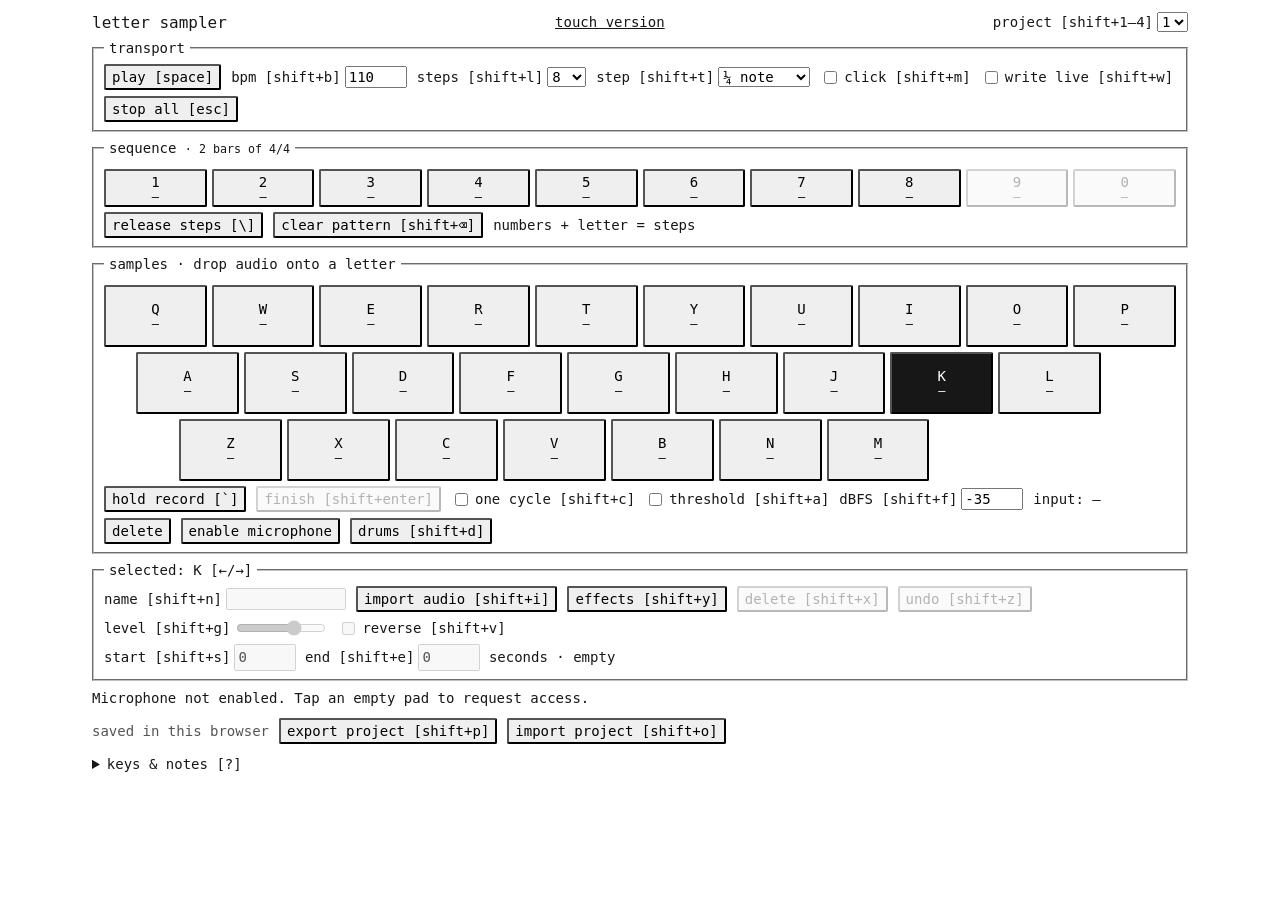
==== index.html @ 3b98f7be "another new mobile v" ====
<!doctype html>
<html lang="en">
<head>
<meta charset="utf-8"><meta name="viewport" content="width=device-width,initial-scale=1,viewport-fit=cover">
<meta name="theme-color" content="#ffffff"><meta name="apple-mobile-web-app-capable" content="yes"><meta name="apple-mobile-web-app-title" content="letter sampler">
<title>letter sampler</title>
<link id="desktopStyle" rel="stylesheet" href="desktop.css">
<link id="touchStyle" rel="stylesheet" href="mobile.css" disabled>
</head>
<body>
<template id="desktopLayout">
<header><h1>letter sampler</h1><a href="?touch=1">touch version</a><label>project [shift+1–4] <select id="project" aria-label="Project"><option value="0">1</option><option value="1">2</option><option value="2">3</option><option value="3">4</option></select></label></header>
<main id="instrument">
<fieldset id="transport"><legend>transport</legend><div class="line"><button id="play">play [space]</button><label>bpm [shift+b] <input id="bpm" type="number" min="30" max="300" value="110"></label><label>steps [shift+l] <select id="length"></select></label><label>step [shift+t] <select id="division"><option value="1">¼ note</option><option value="0.5">⅛ note</option><option value="0.25">¹⁄₁₆ note</option></select></label><label><input id="metro" type="checkbox">click [shift+m]</label><label><input id="overdub" type="checkbox">write live [shift+w]</label><button id="panic">stop all [esc]</button></div></fieldset>
<fieldset id="sequence"><legend>sequence <small id="meter"></small></legend><div id="steps" class="row"></div><div class="line"><button id="clearSelection">release steps [\]</button><button id="clearPattern">clear pattern [shift+⌫]</button><span class="hint">numbers + letter = steps</span></div></fieldset>
<fieldset id="samples"><legend>samples <small class="hint">· drop audio onto a letter</small></legend><div id="keyboard"></div><div class="line"><button id="record" aria-pressed="false">hold record [`]</button><button id="stopRecord" disabled>finish [shift+enter]</button><label><input id="cycle" type="checkbox">one cycle [shift+c]</label><label><input id="thresholdOn" type="checkbox">threshold [shift+a]</label><label>dBFS [shift+f] <input id="thresholdDb" type="number" min="-80" max="0" step="1" value="-35"></label><span id="inputLevel" class="hint" aria-live="off">input: —</span><button id="deleteMode" aria-pressed="false">delete</button><button id="micCheck">enable microphone</button><button id="demo">drums [shift+d]</button></div></fieldset>
<fieldset id="editor"><legend id="selected">selected: K [←/→]</legend><div class="line"><label>name [shift+n] <input id="sampleName" maxlength="20"></label><button id="import">import audio [shift+i]</button><input id="file" type="file" accept="audio/*" hidden><button id="fxOpen">effects [shift+y]</button><button id="erase">delete [shift+x]</button><button id="undo" disabled>undo [shift+z]</button><label>level [shift+g] <input id="gain" type="range" min="0" max="1.5" step="0.01" value="1"></label><label><input id="reverse" type="checkbox">reverse [shift+v]</label></div><p><label>start [shift+s] <input id="start" type="number" min="0" step="0.01" value="0"></label> <label>end [shift+e] <input id="end" type="number" min="0" step="0.01" value="0"></label> seconds · <span id="size">empty</span></p></fieldset>
</main>
<p id="status" role="status">Tap an empty pad to record. Tap a recorded pad to play.</p>

<footer class="line"><span id="saved">opening local storage…</span><button id="export">export project [shift+p]</button><button id="restore">import project [shift+o]</button><input id="backup" type="file" accept=".json,application/json" hidden></footer>
<details id="help"><summary id="helpToggle">keys & notes [?]</summary><p>Every control shows its shortcut in brackets. Shift + letter runs a command; plain letters play samples. ← / → selects a sample without playing it. Field shortcuts focus the value: type or use arrow keys, then Enter to return to playing. Shortcuts pause while editing a field; Esc always stops all audio and leaves the field. Tab moves between controls and Enter activates a focused button. Press ? to open or close these notes. Hold numbers + letter to write steps; press \ to release mouse-selected steps. Shift + Backspace clears the pattern.</p><p>Drop one audio file onto any letter to load or replace its sample. The target key highlights before you drop. Files stay in this browser; imports keep the first 12 seconds. You can also select a letter and use “import audio”.</p><p><kbd>A–Z</kbd> play · <kbd>`</kbd> + letter record while held (12 seconds max) · <kbd>Backspace</kbd> / <kbd>Delete</kbd> + letter erase · <kbd>1–0</kbd> + letter toggle steps · <kbd>Space</kbd> play / stop · <kbd>Shift</kbd> + <kbd>1–4</kbd> project · <kbd>Esc</kbd> stop everything.</p><p>Tap an empty pad to record, or to wait for sound when threshold is enabled. Tap the same pad again to stop or cancel. Or press and hold the empty pad, then release to stop. Capture starts on touch-down; presses lasting 350 ms or more count as holds. No recording delay. Loaded pads still play immediately. To deliberately replace a loaded sample, hold backtick (`), then hold its letter to record. Releasing either key stops capture. With the mouse, hold the record button while holding a letter; alternatively hold backtick and press and hold a letter button. There is no latched record mode. “One cycle” adds a four-beat count-in and limits capture to one sequence length; keep holding throughout. Releasing early always stops. Enable click to hear the metronome; use headphones while recording. “Write live” places played notes on the nearest step while the sequence runs.</p><p>Enable threshold [shift+a] to wait for sound before capturing. Set the trigger with dBFS [shift+f], from −80 to 0 (default −35). More negative values are more sensitive. The live input readout helps choose a value above background noise. This measures digital signal level, not room-volume decibels. A 20 ms pre-roll preserves the attack. Once triggered, capture continues until release or the duration limit; it does not stop during quiet gaps. Releasing before the trigger preserves the previous sample. Threshold changes apply to the next hold.</p><p>Eight quarter-note steps = two bars of 4/4. Step 0 is the tenth step. Inactive steps are kept when shortening a pattern. Number chords depend on your keyboard’s rollover; selecting steps with the mouse is an alternative.</p><p>Microphone recordings and imports are limited to 12 seconds and stored as 22.05 kHz mono WAV (about 43 KB per second). Audio is decoded before playing. Actual latency depends on your browser and audio device; wired headphones work best. Recording needs microphone permission and HTTPS or localhost.</p><p>Projects save on this device in this browser. Browser storage can be cleared or evicted; export a backup to keep your work. Samples are never uploaded. Command shortcuts are left to your browser.</p></details>
<dialog id="fxDialog"><h2 id="fxTitle">effects</h2><label>pitch <input id="fxPitch" type="range" min="-24" max="24" step="1" value="0"><output id="pitchValue">0 st</output></label><label>low-pass <input id="fxCutoff" type="range" min="200" max="20000" step="100" value="20000"><output id="cutoffValue">off</output></label><label>pan <input id="fxPan" type="range" min="-1" max="1" step="0.1" value="0"><output id="panValue">center</output></label><p>Pitch changes speed too. Changes apply on the next hit.</p><div class="line"><button id="fxReset">reset</button><button id="fxClose">cancel</button><button id="fxApply">apply</button></div></dialog>
</template>
<template id="touchLayout">
<header><h1>letter sampler</h1><label>project <select id="project" aria-label="Project"><option value="0">1</option><option value="1">2</option><option value="2">3</option><option value="3">4</option></select></label></header>
<div class="transport"><button id="play">play</button><button id="panic">stop all</button><label>bpm <select id="bpm" aria-label="BPM"></select></label></div>
<main>
<section id="view-play" aria-label="Play samples">
<div class="banks" aria-label="Sample banks"><select id="bankSelect" aria-label="Sample bank"><option value="0">bank 1</option><option value="1">bank 2</option><option value="2">bank 3</option></select><button data-bank="0" aria-pressed="true">bank 1</button><button data-bank="1" aria-pressed="false">bank 2</button><button data-bank="2" aria-pressed="false">bank 3</button></div>
<div id="keyboard" aria-label="Sample pads"></div>
<div class="recordbar"><button id="deleteMode" aria-pressed="false">delete</button><button id="record" aria-pressed="false" hidden>record</button><button id="stopRecord" disabled hidden>finish</button><span id="inputLevel" aria-live="off">input: —</span></div>
</section>
<section id="view-sequence" aria-label="Sequence" hidden>
<div class="line"><label>steps <select id="length"></select></label><label>step <select id="division"><option value="1">¼ note</option><option value="0.5">⅛ note</option><option value="0.25">¹⁄₁₆ note</option></select></label></div>
<div id="steps" aria-label="Sequence steps"></div><small id="meter"></small>
<div class="line"><button id="clearSelection">release steps</button><button id="clearPattern">clear pattern</button></div>
<p class="instruction">Select steps, then tap a sample in Play. Tap again to remove it.</p>
</section>
<section id="view-sample" aria-label="Sample editor" hidden>
<div class="line"><button id="previous" aria-label="Previous sample">←</button><strong id="selected">selected: K</strong><button id="next" aria-label="Next sample">→</button></div>
<label>name <input id="sampleName" maxlength="20"></label>
<div class="line"><button id="import">audio from Files</button><button id="audition">listen</button><button id="fxOpen">FX</button></div><input id="file" type="file" accept="audio/*" hidden>
<div class="line"><label>level <input id="gain" type="range" min="0" max="1.5" step="0.01" value="1"></label><label><input id="reverse" type="checkbox">reverse</label></div>
<div class="line"><label>start <input id="start" type="number" min="0" step="0.01" value="0"></label><label>end <input id="end" type="number" min="0" step="0.01" value="0"></label></div>
<div class="line"><button id="erase">delete</button><button id="undo" disabled>undo</button><span id="size">empty</span></div>
</section>
<section id="view-setup" aria-label="Recording and project settings" hidden>
<div class="line"><label><input id="metro" type="checkbox">click</label><label><input id="overdub" type="checkbox">write live</label><label><input id="cycle" type="checkbox">one cycle</label></div>
<div class="line"><label><input id="thresholdOn" type="checkbox">threshold</label><label>dBFS <input id="thresholdDb" type="number" min="-80" max="0" step="1" value="-35"></label></div>
<div class="line"><button id="micCheck">check microphone</button><button id="demo">K / S / H drums</button></div>
<div class="line"><button id="export">export project</button><button id="restore">import project</button></div><input id="backup" type="file" accept=".json,application/json" hidden>
<small id="saved">opening local storage…</small>
<div class="line"><button id="helpToggle">help</button><a href="?desktop=1">desktop view</a></div>
</section>
</main>
<p id="status" role="status">Tap a pad. Add drums in Setup, or import in Sample.</p>
<nav aria-label="Instrument views"><button data-view="play" aria-pressed="true">play</button><button data-view="sequence" aria-pressed="false">steps</button><button data-view="sample" aria-pressed="false">sample</button><button data-view="setup" aria-pressed="false">setup</button></nav>
<dialog id="fieldDialog"><form method="dialog"><label id="fieldTitle" for="fieldValue">value</label><input id="fieldValue" autocomplete="off"><div class="line"><button value="cancel">cancel</button><button id="fieldApply" value="apply">set</button></div></form></dialog>
<dialog id="help"><h2 id="helpTitle">playing</h2><p id="helpText"></p><div class="line"><button id="helpPrev">←</button><span id="helpPage"></span><button id="helpNext">→</button><button id="helpClose">done</button></div></dialog>
<dialog id="fxDialog"><h2 id="fxTitle">effects</h2><label>pitch <input id="fxPitch" type="range" min="-24" max="24" step="1" value="0"><output id="pitchValue">0 st</output></label><label>low-pass <input id="fxCutoff" type="range" min="200" max="20000" step="100" value="20000"><output id="cutoffValue">off</output></label><label>pan <input id="fxPan" type="range" min="-1" max="1" step="0.1" value="0"><output id="panValue">center</output></label><p>Pitch changes speed too. Changes apply on the next hit.</p><div class="line"><button id="fxReset">reset</button><button id="fxClose">cancel</button><button id="fxApply">apply</button></div></dialog>
</template>
<script src="layout.js"></script>
<script src="sampler.js"></script>
<script src="mobile.js"></script>
<script src="controls.js"></script>
<noscript>This instrument needs JavaScript for audio and recording.</noscript>
</body>
</html>
---- desktop.css ----
*{box-sizing:border-box}body{font:14px monospace;max-width:1120px;margin:12px auto;padding:0 12px;color:#171717;background:#fff}h1{font-size:1rem;font-weight:normal;margin:0}header,.line{display:flex;align-items:center;gap:6px 10px;flex-wrap:wrap}header{justify-content:space-between;margin-bottom:6px}button,input,select{font:inherit;max-width:100%}button{cursor:pointer;min-height:26px}fieldset{min-width:0;margin:8px 0;padding:8px 10px}legend{padding:0 5px}.row{display:flex;gap:5px;margin:5px 0}.row button{flex:1;min-width:0;height:clamp(40px,7dvh,62px);padding:3px 1px}#keyboard .row:nth-child(2){margin-left:3%;margin-right:7%}#keyboard .row:nth-child(3){margin-left:7%;margin-right:23%}button small{display:block;font-size:12px;white-space:nowrap;overflow:hidden;text-overflow:ellipsis}button[data-loaded=true]{font-weight:bold}button[aria-pressed=true]{background:#171717;color:white}button.hit{outline:3px solid #777}button.waiting{outline:2px dashed #777}button.recording{color:#a00000;outline:3px solid #a00000}button.dragover{outline:3px dashed #171717;outline-offset:2px;background:#ddd;color:#171717}button[data-importing=true]{outline:2px dotted #777}#steps button{height:38px}#steps button.now{outline:3px solid #777}#steps button span{display:block;font-size:12px;white-space:nowrap;overflow:hidden;text-overflow:ellipsis}label{display:inline-flex;align-items:center;gap:4px;max-width:100%}input[type=number]{width:62px}input[type=range]{width:90px}p{line-height:1.5;overflow-wrap:anywhere}fieldset p{margin:6px 0 0}summary{cursor:pointer}#status{margin:8px 0;min-height:1.5em;font-size:14px;line-height:1.4}footer{margin:8px 0;font-size:14px;color:#555}details{margin-top:12px}kbd{font:inherit;border:1px solid #aaa;padding:0 3px}a{color:inherit}#sampleName{width:120px}.hint{font-size:14px}#instrument{min-width:0}@media(max-width:650px){body{font-size:14px;margin:8px auto;padding:0 8px}.line{gap:5px 8px}fieldset{padding:6px;margin:6px 0}.row{gap:3px;margin:4px 0}.row button{height:clamp(38px,6dvh,50px)}#steps button{height:34px}#sampleName{width:96px}input[type=range]{width:76px}input[type=number]{width:56px}.hint{font-size:12px}footer{gap:5px}#status{margin:6px 0}}
@media(min-width:900px) and (max-height:580px){#instrument{display:grid;grid-template-columns:minmax(0,3fr) minmax(0,2fr);gap:6px 12px}#transport,#sequence{grid-column:1/-1}#instrument fieldset{margin:0}#samples{grid-column:1}#editor{grid-column:2}.row button{height:38px}fieldset{padding:5px 8px}}

button.holding{outline:2px dotted #777;outline-offset:-3px}

button,button:active,button[aria-pressed=true]{border-radius:2px}button[data-delete=true]{outline:3px dashed #a00000;outline-offset:-4px}button.hit{background:#ffe66a!important;color:#171717!important}#deleteMode{touch-action:none;user-select:none;-webkit-touch-callout:none}#fxDialog{max-width:440px;width:calc(100% - 24px);border:1px solid;max-height:calc(100dvh - 20px);overflow:hidden}#fxDialog label{display:flex;gap:8px;min-height:44px}#fxDialog input{flex:1;min-width:0}#fxDialog output{font-size:12px;min-width:60px}#fxDialog p{font-size:13px}#fxDialog h2{font-size:16px}#fxDialog::backdrop{background:#fffD}
---- mobile.css ----
*{box-sizing:border-box}html{height:100%;overflow:hidden;overscroll-behavior:none;touch-action:manipulation;-webkit-text-size-adjust:100%}body{margin:0;background:#fff;color:#171717;font:16px ui-monospace,monospace;position:fixed;inset:0;height:100svh;height:100dvh;max-height:var(--app-height,100dvh);padding:max(6px,env(safe-area-inset-top)) max(8px,env(safe-area-inset-right)) max(6px,env(safe-area-inset-bottom)) max(8px,env(safe-area-inset-left));display:grid;grid-template-rows:44px 44px minmax(0,1fr) 36px 44px;gap:6px;overflow:hidden;overscroll-behavior:none}button,input,select{font:inherit;min-width:0;max-width:100%;min-height:44px;touch-action:manipulation}button{color:inherit;padding:4px 7px;user-select:none;-webkit-user-select:none;-webkit-touch-callout:none;cursor:pointer}button[aria-pressed=true]{background:#171717;color:white}button:focus-visible,a:focus-visible{outline:2px solid #171717;outline-offset:1px}button:disabled{opacity:.45}label{display:flex;align-items:center;gap:5px;min-width:0}input[type=checkbox]{width:24px;min-height:24px;flex-shrink:0}input[type=range]{width:100px}input[type=number]{width:70px}a{color:inherit;min-height:44px;display:inline-flex;align-items:center}header{display:flex;justify-content:space-between;align-items:center;gap:8px}h1{font:inherit;margin:0}header label{font-size:14px}.transport{display:grid;grid-template-columns:1fr 1fr 1.3fr;gap:6px}.transport label{justify-content:flex-end;font-size:14px}.transport label button{flex:1}main{min-height:0;overflow:hidden}section{height:100%;min-height:0;min-width:0;display:flex;flex-direction:column;gap:6px;overflow:hidden}[hidden]{display:none!important}#view-play{display:grid;grid-template-rows:44px minmax(0,1fr) 44px}.banks{display:flex;gap:6px}.banks button{flex:1}#keyboard{display:grid;grid-template-columns:repeat(3,minmax(0,1fr));grid-template-rows:repeat(3,minmax(44px,1fr));gap:6px;min-height:0}#keyboard .row{display:contents}#keyboard button{touch-action:none;min-height:44px;display:flex;flex-direction:column;justify-content:center;align-items:center;font-size:22px;overflow:hidden}#keyboard small{display:block;max-width:100%;font-size:12px;white-space:nowrap;text-overflow:ellipsis;overflow:hidden}#keyboard button[data-loaded=true]{font-weight:bold}#keyboard button.hit{box-shadow:inset 0 0 0 3px #777}#keyboard button.waiting{outline:2px dashed #777;outline-offset:-3px}#keyboard button.recording{color:#a00000;box-shadow:inset 0 0 0 3px #a00000}#keyboard button[data-importing=true]{outline:2px dotted #777;outline-offset:-3px}.recordbar{display:grid;grid-template-columns:1.4fr .7fr 1fr;gap:5px;align-items:center}#record{touch-action:none}#inputLevel{font-size:12px;overflow:hidden}.line{display:flex;align-items:center;gap:6px;flex-wrap:wrap}.line button{flex:1}.line label{flex:1}#steps{display:grid;grid-template-columns:repeat(5,minmax(0,1fr));gap:6px}#steps button{height:52px}#steps span{display:block;font-size:12px;overflow:hidden;white-space:nowrap;text-overflow:ellipsis}#steps .now{outline:2px solid #777;outline-offset:-3px}small,.instruction{font-size:13px;line-height:1.4;margin:0}#view-sample,#view-setup,#view-sequence{justify-content:flex-start}#view-sample>.line,#view-sample>label{min-height:44px}#view-sample>label button{flex:1}#selected{font-size:14px;font-weight:normal;flex:2;text-align:center}#size,#saved{font-size:12px;overflow-wrap:anywhere}#status{font-size:12px;line-height:17px;margin:0;overflow:hidden;display:-webkit-box;-webkit-line-clamp:2;-webkit-box-orient:vertical}nav{display:grid;grid-template-columns:repeat(4,minmax(0,1fr));gap:5px}nav button{font-size:14px}dialog{border:1px solid #171717;background:white;color:#171717;padding:14px;width:calc(100% - 24px);max-width:440px;max-height:calc(100dvh - 24px);overflow:hidden;touch-action:manipulation}dialog::backdrop{background:#fffD}dialog h2{font-size:16px;margin:0 0 12px}dialog p{font-size:16px;line-height:1.45}dialog form{display:grid;gap:12px}dialog input{width:100%;min-height:44px;font-size:16px}#fieldDialog{top:12px;bottom:auto;margin:0 auto}#help .line{flex-wrap:nowrap}#helpPage{font-size:12px}
@media(orientation:landscape) and (max-height:550px){body{grid-template-rows:44px minmax(0,1fr) 30px;grid-template-columns:minmax(0,1fr) 210px;gap:5px 10px}header{grid-column:1}.transport{grid-column:2;grid-row:1;grid-template-columns:1fr 1fr}.transport label{display:none}main{grid-column:1;grid-row:2/4}#status{grid-column:2;grid-row:3}nav{grid-column:2;grid-row:2;grid-template-columns:1fr 1fr;grid-template-rows:44px 44px;align-self:center}#view-play{grid-template-rows:44px minmax(0,1fr) 44px}#keyboard{grid-template-columns:repeat(5,minmax(0,1fr));grid-template-rows:repeat(2,minmax(44px,1fr))}#keyboard button{font-size:18px}#view-sample,#view-setup{display:grid;grid-template-columns:1fr 1fr;gap:5px;align-content:start}#view-sample .line{flex-wrap:nowrap}#view-sample>.line:first-child{grid-column:1/-1}#view-sample label{font-size:12px}#view-sample input[type=range]{width:70px}#view-setup .line{font-size:13px}#view-setup button{font-size:13px}#view-sequence{gap:4px}#view-sequence .instruction{display:none}#steps{grid-template-columns:repeat(10,minmax(0,1fr))}#steps button{height:44px;padding:2px}#help p{font-size:14px}dialog{max-width:560px;padding:10px}dialog p{margin:8px 0}}
@media(max-width:350px){body{padding-left:5px;padding-right:5px;gap:4px}button{padding:3px;font-size:14px}#view-sample,#view-setup{gap:4px}h1{font-size:14px}.line{gap:4px}}

#bankSelect{display:none}.value-button{overflow:hidden;text-overflow:ellipsis;white-space:nowrap}
@media(orientation:landscape) and (max-height:550px){body{grid-template-rows:44px 44px minmax(44px,1fr) 30px}header{grid-column:2;grid-row:1;justify-content:flex-end}header h1{display:none}.transport{grid-row:2}main{grid-row:1/-1}nav{grid-row:3;grid-template-columns:repeat(4,minmax(0,1fr));grid-template-rows:44px}nav button{font-size:12px;padding:2px}#status{grid-row:4}#view-play{grid-template-columns:minmax(0,1fr) 100px;grid-template-rows:44px minmax(0,1fr)}#keyboard{grid-column:1;grid-row:1/-1;grid-template-columns:repeat(3,minmax(0,1fr));grid-template-rows:repeat(3,minmax(44px,1fr))}.banks{grid-column:2;grid-row:1}.banks button{display:none}#bankSelect{display:block;width:100%}.recordbar{grid-column:2;grid-row:2;display:flex;flex-direction:column;align-items:stretch;justify-content:flex-end}.recordbar #stopRecord{display:none}#inputLevel{min-height:26px}}

button.holding{outline:2px dotted #777;outline-offset:-3px}

button,button:active,button[aria-pressed=true]{border-radius:2px}button[data-delete=true]{outline:3px dashed #a00000;outline-offset:-4px}button.hit{background:#ffe66a!important;color:#171717!important}#deleteMode{touch-action:none;user-select:none;-webkit-touch-callout:none}#fxDialog{max-width:440px;width:calc(100% - 24px);border:1px solid;max-height:calc(100dvh - 20px);overflow:hidden}#fxDialog label{display:flex;gap:8px;min-height:44px}#fxDialog input{flex:1;min-width:0}#fxDialog output{font-size:12px;min-width:60px}#fxDialog p{font-size:13px}#fxDialog h2{font-size:16px}#fxDialog::backdrop{background:#fffD}

.recordbar{grid-template-columns:1fr 1fr}#bpm{font-size:16px;width:78px}#view-sample #fxOpen{min-width:44px}
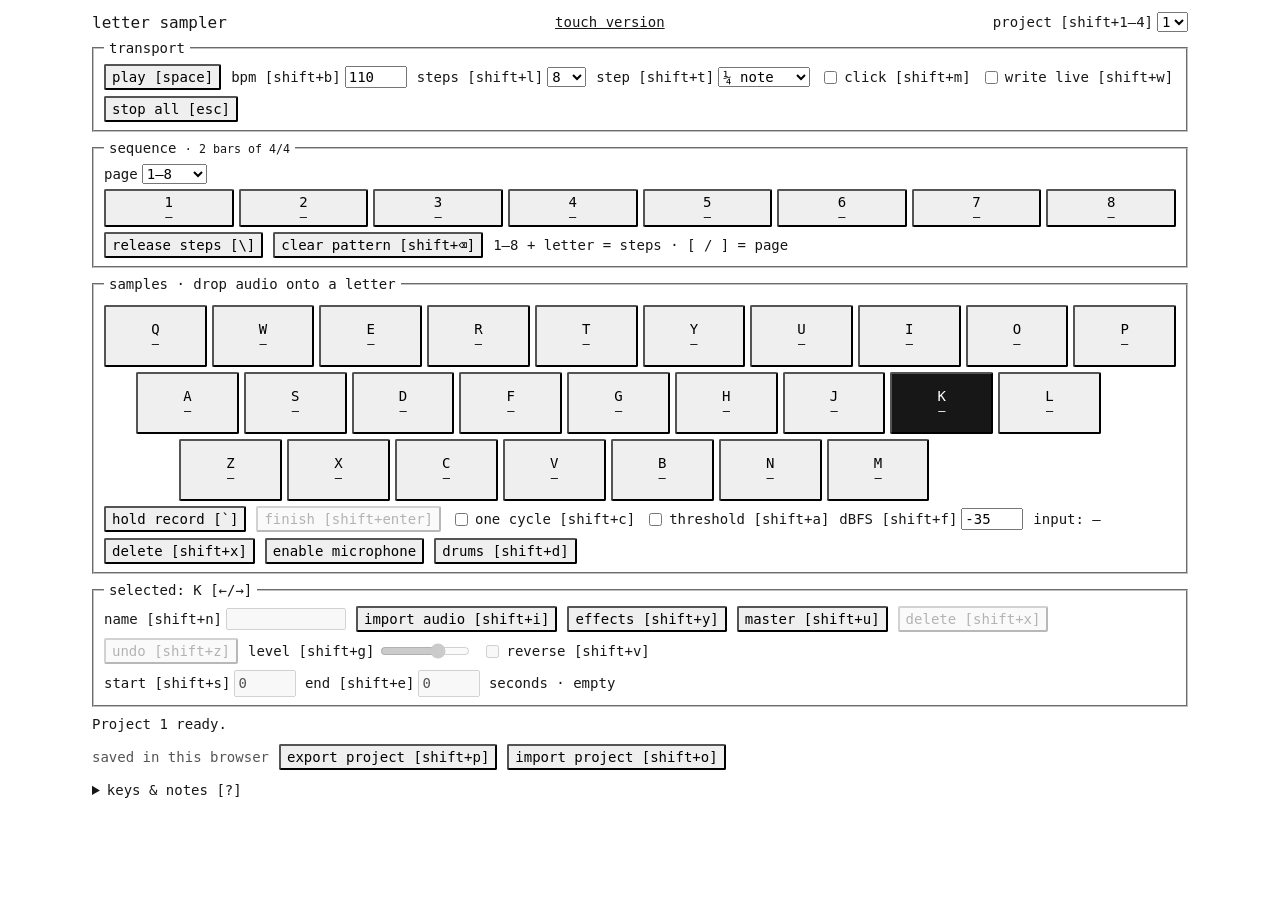
==== commit abd181cf: "10th try new features" ====
--- a/index.html
+++ b/index.html
@@ -12,15 +12,16 @@
 <header><h1>letter sampler</h1><a href="?touch=1">touch version</a><label>project [shift+1–4] <select id="project" aria-label="Project"><option value="0">1</option><option value="1">2</option><option value="2">3</option><option value="3">4</option></select></label></header>
 <main id="instrument">
 <fieldset id="transport"><legend>transport</legend><div class="line"><button id="play">play [space]</button><label>bpm [shift+b] <input id="bpm" type="number" min="30" max="300" value="110"></label><label>steps [shift+l] <select id="length"></select></label><label>step [shift+t] <select id="division"><option value="1">¼ note</option><option value="0.5">⅛ note</option><option value="0.25">¹⁄₁₆ note</option></select></label><label><input id="metro" type="checkbox">click [shift+m]</label><label><input id="overdub" type="checkbox">write live [shift+w]</label><button id="panic">stop all [esc]</button></div></fieldset>
-<fieldset id="sequence"><legend>sequence <small id="meter"></small></legend><div id="steps" class="row"></div><div class="line"><button id="clearSelection">release steps [\]</button><button id="clearPattern">clear pattern [shift+⌫]</button><span class="hint">numbers + letter = steps</span></div></fieldset>
+<fieldset id="sequence"><legend>sequence <small id="meter"></small></legend><label>page <select id="stepPage" aria-label="Step page"><option value="0">1–8</option><option value="1">9–16</option><option value="2">17–24</option><option value="3">25–32</option></select></label><div id="steps" class="row"></div><div class="line"><button id="clearSelection">release steps [\]</button><button id="clearPattern">clear pattern [shift+⌫]</button><span class="hint">1–8 + letter = steps · [ / ] = page</span></div></fieldset>
 <fieldset id="samples"><legend>samples <small class="hint">· drop audio onto a letter</small></legend><div id="keyboard"></div><div class="line"><button id="record" aria-pressed="false">hold record [`]</button><button id="stopRecord" disabled>finish [shift+enter]</button><label><input id="cycle" type="checkbox">one cycle [shift+c]</label><label><input id="thresholdOn" type="checkbox">threshold [shift+a]</label><label>dBFS [shift+f] <input id="thresholdDb" type="number" min="-80" max="0" step="1" value="-35"></label><span id="inputLevel" class="hint" aria-live="off">input: —</span><button id="deleteMode" aria-pressed="false">delete</button><button id="micCheck">enable microphone</button><button id="demo">drums [shift+d]</button></div></fieldset>
-<fieldset id="editor"><legend id="selected">selected: K [←/→]</legend><div class="line"><label>name [shift+n] <input id="sampleName" maxlength="20"></label><button id="import">import audio [shift+i]</button><input id="file" type="file" accept="audio/*" hidden><button id="fxOpen">effects [shift+y]</button><button id="erase">delete [shift+x]</button><button id="undo" disabled>undo [shift+z]</button><label>level [shift+g] <input id="gain" type="range" min="0" max="1.5" step="0.01" value="1"></label><label><input id="reverse" type="checkbox">reverse [shift+v]</label></div><p><label>start [shift+s] <input id="start" type="number" min="0" step="0.01" value="0"></label> <label>end [shift+e] <input id="end" type="number" min="0" step="0.01" value="0"></label> seconds · <span id="size">empty</span></p></fieldset>
+<fieldset id="editor"><legend id="selected">selected: K [←/→]</legend><div class="line"><label>name [shift+n] <input id="sampleName" maxlength="20"></label><button id="import">import audio [shift+i]</button><input id="file" type="file" accept="audio/*" hidden><button id="fxOpen">effects [shift+y]</button><button id="busOpen">master [shift+u]</button><button id="erase">delete [shift+x]</button><button id="undo" disabled>undo [shift+z]</button><label>level [shift+g] <input id="gain" type="range" min="0" max="1.5" step="0.01" value="1"></label><label><input id="reverse" type="checkbox">reverse [shift+v]</label></div><p><label>start [shift+s] <input id="start" type="number" min="0" step="0.01" value="0"></label> <label>end [shift+e] <input id="end" type="number" min="0" step="0.01" value="0"></label> seconds · <span id="size">empty</span></p></fieldset>
 </main>
-<p id="status" role="status">Tap an empty pad to record. Tap a recorded pad to play.</p>
+<p id="status" role="status">Tap an empty pad to record; tap again to finish. Hold and release also works.</p>
 
 <footer class="line"><span id="saved">opening local storage…</span><button id="export">export project [shift+p]</button><button id="restore">import project [shift+o]</button><input id="backup" type="file" accept=".json,application/json" hidden></footer>
-<details id="help"><summary id="helpToggle">keys & notes [?]</summary><p>Every control shows its shortcut in brackets. Shift + letter runs a command; plain letters play samples. ← / → selects a sample without playing it. Field shortcuts focus the value: type or use arrow keys, then Enter to return to playing. Shortcuts pause while editing a field; Esc always stops all audio and leaves the field. Tab moves between controls and Enter activates a focused button. Press ? to open or close these notes. Hold numbers + letter to write steps; press \ to release mouse-selected steps. Shift + Backspace clears the pattern.</p><p>Drop one audio file onto any letter to load or replace its sample. The target key highlights before you drop. Files stay in this browser; imports keep the first 12 seconds. You can also select a letter and use “import audio”.</p><p><kbd>A–Z</kbd> play · <kbd>`</kbd> + letter record while held (12 seconds max) · <kbd>Backspace</kbd> / <kbd>Delete</kbd> + letter erase · <kbd>1–0</kbd> + letter toggle steps · <kbd>Space</kbd> play / stop · <kbd>Shift</kbd> + <kbd>1–4</kbd> project · <kbd>Esc</kbd> stop everything.</p><p>Tap an empty pad to record, or to wait for sound when threshold is enabled. Tap the same pad again to stop or cancel. Or press and hold the empty pad, then release to stop. Capture starts on touch-down; presses lasting 350 ms or more count as holds. No recording delay. Loaded pads still play immediately. To deliberately replace a loaded sample, hold backtick (`), then hold its letter to record. Releasing either key stops capture. With the mouse, hold the record button while holding a letter; alternatively hold backtick and press and hold a letter button. There is no latched record mode. “One cycle” adds a four-beat count-in and limits capture to one sequence length; keep holding throughout. Releasing early always stops. Enable click to hear the metronome; use headphones while recording. “Write live” places played notes on the nearest step while the sequence runs.</p><p>Enable threshold [shift+a] to wait for sound before capturing. Set the trigger with dBFS [shift+f], from −80 to 0 (default −35). More negative values are more sensitive. The live input readout helps choose a value above background noise. This measures digital signal level, not room-volume decibels. A 20 ms pre-roll preserves the attack. Once triggered, capture continues until release or the duration limit; it does not stop during quiet gaps. Releasing before the trigger preserves the previous sample. Threshold changes apply to the next hold.</p><p>Eight quarter-note steps = two bars of 4/4. Step 0 is the tenth step. Inactive steps are kept when shortening a pattern. Number chords depend on your keyboard’s rollover; selecting steps with the mouse is an alternative.</p><p>Microphone recordings and imports are limited to 12 seconds and stored as 22.05 kHz mono WAV (about 43 KB per second). Audio is decoded before playing. Actual latency depends on your browser and audio device; wired headphones work best. Recording needs microphone permission and HTTPS or localhost.</p><p>Projects save on this device in this browser. Browser storage can be cleared or evicted; export a backup to keep your work. Samples are never uploaded. Command shortcuts are left to your browser.</p></details>
-<dialog id="fxDialog"><h2 id="fxTitle">effects</h2><label>pitch <input id="fxPitch" type="range" min="-24" max="24" step="1" value="0"><output id="pitchValue">0 st</output></label><label>low-pass <input id="fxCutoff" type="range" min="200" max="20000" step="100" value="20000"><output id="cutoffValue">off</output></label><label>pan <input id="fxPan" type="range" min="-1" max="1" step="0.1" value="0"><output id="panValue">center</output></label><p>Pitch changes speed too. Changes apply on the next hit.</p><div class="line"><button id="fxReset">reset</button><button id="fxClose">cancel</button><button id="fxApply">apply</button></div></dialog>
+<details id="help"><summary id="helpToggle">keys & notes [?]</summary><p>Main controls show shortcuts in brackets. Inside dialogs, use Tab, arrow keys and Enter. Master settings open with Shift+U; sample effects with Shift+Y. Shift + letter runs a command; plain letters play samples. ← / → selects a sample without playing it. Field shortcuts focus the value: type or use arrow keys, then Enter to return to playing. Shortcuts pause while editing a field; Esc always stops all audio and leaves the field. Tab moves between controls and Enter activates a focused button. Press ? to open or close these notes. Hold numbers + letter to write steps; press \ to release mouse-selected steps. Shift + Backspace clears the pattern.</p><p>Drop one audio file onto any letter to load or replace its sample. The target key highlights before you drop. Files stay in this browser; imports keep the first 12 seconds. You can also select a letter and use “import audio”.</p><p><kbd>A–Z</kbd> play · <kbd>`</kbd> + letter record while held (12 seconds max) · <kbd>Shift+X</kbd> enter / confirm multi-select delete · <kbd>1–8</kbd> + letter toggle steps · <kbd>Space</kbd> play / stop · <kbd>Shift</kbd> + <kbd>1–4</kbd> project · <kbd>Esc</kbd> stop everything.</p><p>Tap an empty pad to record, or to wait for sound when threshold is enabled. Tap the same pad again to stop or cancel. Or press and hold the empty pad, then release to stop. Capture starts on touch-down; presses lasting 350 ms or more count as holds. No recording delay. Loaded pads still play immediately. To deliberately replace a loaded sample, hold backtick (`), then hold its letter to record. Releasing either key stops capture. With the mouse, hold the record button while holding a letter; alternatively hold backtick and press and hold a letter button. Taps latch recording; holds stop on release. “One cycle” adds a four-beat count-in and limits capture to one sequence length; keep holding throughout. Releasing early always stops. Enable click to hear the metronome; use headphones while recording. “Write live” places played notes on the nearest step while the sequence runs.</p><p>Enable threshold [shift+a] to wait for sound before capturing. Set the trigger with dBFS [shift+f], from −80 to 0 (default −35). More negative values are more sensitive. The live input readout helps choose a value above background noise. This measures digital signal level, not room-volume decibels. A 20 ms pre-roll preserves the attack. Once triggered, capture continues until release or the duration limit; it does not stop during quiet gaps. Releasing before the trigger preserves the previous sample. Threshold changes apply to the next hold.</p><p>Eight quarter-note steps = two bars of 4/4. Use [ / ] or the page menu to select eight of the 32 steps. Number keys 1–8 address the current page. Inactive steps are kept when shortening a pattern. Number chords depend on your keyboard’s rollover; selecting steps with the mouse is an alternative.</p><p>Microphone recordings and imports are limited to 12 seconds and stored as 22.05 kHz mono WAV (about 43 KB per second). Audio is decoded before playing. Actual latency depends on your browser and audio device; wired headphones work best. Recording needs microphone permission and HTTPS or localhost.</p><p>Projects save on this device in this browser. Browser storage can be cleared or evicted; export a backup to keep your work. Samples are never uploaded. Command shortcuts are left to your browser.</p></details>
+<dialog id="fxDialog"><h2 id="fxTitle">effects</h2><label>pitch <input id="fxPitch" type="range" min="-24" max="24" step="1" value="0"><output id="pitchValue">0 st</output></label><label>low-pass <input id="fxCutoff" type="range" min="200" max="20000" step="100" value="20000"><output id="cutoffValue">off</output></label><label>pan <input id="fxPan" type="range" min="-1" max="1" step="0.1" value="0"><output id="panValue">center</output></label><label>compressor <select id="fxComp"><option value="0">off</option><option value="4">gentle · 4:1</option><option value="8">firm · 8:1</option><option value="20">limit · 20:1</option></select></label><p>Pitch changes speed too. Changes apply on the next hit.</p><div class="line"><button id="fxReset">reset</button><button id="fxClose">cancel</button><button id="fxApply">apply</button></div></dialog>
+<dialog id="busDialog"><h2>master</h2><label>gain <input id="busGain" type="range" min="0" max="1.5" step="0.01"><output id="busGainValue"></output></label><label><input id="busComp" type="checkbox">compressor</label><label>threshold dB <input id="busThreshold" type="range" min="-100" max="0" step="1"><output id="busThresholdValue"></output></label><label>ratio <input id="busRatio" type="range" min="1" max="20" step="0.5"><output id="busRatioValue"></output></label><div class="line"><button id="busClose">cancel</button><button id="busApply">apply</button></div></dialog>
 </template>
 <template id="touchLayout">
 <header><h1>letter sampler</h1><label>project <select id="project" aria-label="Project"><option value="0">1</option><option value="1">2</option><option value="2">3</option><option value="3">4</option></select></label></header>
@@ -33,7 +34,7 @@
 </section>
 <section id="view-sequence" aria-label="Sequence" hidden>
 <div class="line"><label>steps <select id="length"></select></label><label>step <select id="division"><option value="1">¼ note</option><option value="0.5">⅛ note</option><option value="0.25">¹⁄₁₆ note</option></select></label></div>
-<div id="steps" aria-label="Sequence steps"></div><small id="meter"></small>
+<label>page <select id="stepPage" aria-label="Step page"><option value="0">1–8</option><option value="1">9–16</option><option value="2">17–24</option><option value="3">25–32</option></select></label><div id="steps" aria-label="Sequence steps"></div><small id="meter"></small>
 <div class="line"><button id="clearSelection">release steps</button><button id="clearPattern">clear pattern</button></div>
 <p class="instruction">Select steps, then tap a sample in Play. Tap again to remove it.</p>
 </section>
@@ -51,14 +52,15 @@
 <div class="line"><button id="micCheck">check microphone</button><button id="demo">K / S / H drums</button></div>
 <div class="line"><button id="export">export project</button><button id="restore">import project</button></div><input id="backup" type="file" accept=".json,application/json" hidden>
 <small id="saved">opening local storage…</small>
-<div class="line"><button id="helpToggle">help</button><a href="?desktop=1">desktop view</a></div>
+<div class="line"><button id="busOpen">master FX</button><button id="helpToggle">help</button><a href="?desktop=1">desktop view</a></div>
 </section>
 </main>
 <p id="status" role="status">Tap a pad. Add drums in Setup, or import in Sample.</p>
 <nav aria-label="Instrument views"><button data-view="play" aria-pressed="true">play</button><button data-view="sequence" aria-pressed="false">steps</button><button data-view="sample" aria-pressed="false">sample</button><button data-view="setup" aria-pressed="false">setup</button></nav>
 <dialog id="fieldDialog"><form method="dialog"><label id="fieldTitle" for="fieldValue">value</label><input id="fieldValue" autocomplete="off"><div class="line"><button value="cancel">cancel</button><button id="fieldApply" value="apply">set</button></div></form></dialog>
 <dialog id="help"><h2 id="helpTitle">playing</h2><p id="helpText"></p><div class="line"><button id="helpPrev">←</button><span id="helpPage"></span><button id="helpNext">→</button><button id="helpClose">done</button></div></dialog>
-<dialog id="fxDialog"><h2 id="fxTitle">effects</h2><label>pitch <input id="fxPitch" type="range" min="-24" max="24" step="1" value="0"><output id="pitchValue">0 st</output></label><label>low-pass <input id="fxCutoff" type="range" min="200" max="20000" step="100" value="20000"><output id="cutoffValue">off</output></label><label>pan <input id="fxPan" type="range" min="-1" max="1" step="0.1" value="0"><output id="panValue">center</output></label><p>Pitch changes speed too. Changes apply on the next hit.</p><div class="line"><button id="fxReset">reset</button><button id="fxClose">cancel</button><button id="fxApply">apply</button></div></dialog>
+<dialog id="fxDialog"><h2 id="fxTitle">effects</h2><label>pitch <input id="fxPitch" type="range" min="-24" max="24" step="1" value="0"><output id="pitchValue">0 st</output></label><label>low-pass <input id="fxCutoff" type="range" min="200" max="20000" step="100" value="20000"><output id="cutoffValue">off</output></label><label>pan <input id="fxPan" type="range" min="-1" max="1" step="0.1" value="0"><output id="panValue">center</output></label><label>compressor <select id="fxComp"><option value="0">off</option><option value="4">gentle · 4:1</option><option value="8">firm · 8:1</option><option value="20">limit · 20:1</option></select></label><p>Pitch changes speed too. Changes apply on the next hit.</p><div class="line"><button id="fxReset">reset</button><button id="fxClose">cancel</button><button id="fxApply">apply</button></div></dialog>
+<dialog id="busDialog"><h2>master</h2><label>gain <input id="busGain" type="range" min="0" max="1.5" step="0.01"><output id="busGainValue"></output></label><label><input id="busComp" type="checkbox">compressor</label><label>threshold dB <input id="busThreshold" type="range" min="-100" max="0" step="1"><output id="busThresholdValue"></output></label><label>ratio <input id="busRatio" type="range" min="1" max="20" step="0.5"><output id="busRatioValue"></output></label><div class="line"><button id="busClose">cancel</button><button id="busApply">apply</button></div></dialog>
 </template>
 <script src="layout.js"></script>
 <script src="sampler.js"></script>
--- a/desktop.css
+++ b/desktop.css
@@ -4,3 +4,5 @@
 button.holding{outline:2px dotted #777;outline-offset:-3px}
 
 button,button:active,button[aria-pressed=true]{border-radius:2px}button[data-delete=true]{outline:3px dashed #a00000;outline-offset:-4px}button.hit{background:#ffe66a!important;color:#171717!important}#deleteMode{touch-action:none;user-select:none;-webkit-touch-callout:none}#fxDialog{max-width:440px;width:calc(100% - 24px);border:1px solid;max-height:calc(100dvh - 20px);overflow:hidden}#fxDialog label{display:flex;gap:8px;min-height:44px}#fxDialog input{flex:1;min-width:0}#fxDialog output{font-size:12px;min-width:60px}#fxDialog p{font-size:13px}#fxDialog h2{font-size:16px}#fxDialog::backdrop{background:#fffD}
+
+#steps{display:grid;grid-template-columns:repeat(8,minmax(0,1fr))}#steps [hidden]{display:none!important}#busDialog label{display:flex;align-items:center;gap:8px;min-height:44px}#busDialog input[type=range]{flex:1;min-width:0}#busDialog input[type=checkbox]{width:24px}#busDialog output{min-width:3ch}#busDialog h2{font-size:16px;margin:0 0 8px}
--- a/mobile.css
+++ b/mobile.css
@@ -10,3 +10,8 @@
 button,button:active,button[aria-pressed=true]{border-radius:2px}button[data-delete=true]{outline:3px dashed #a00000;outline-offset:-4px}button.hit{background:#ffe66a!important;color:#171717!important}#deleteMode{touch-action:none;user-select:none;-webkit-touch-callout:none}#fxDialog{max-width:440px;width:calc(100% - 24px);border:1px solid;max-height:calc(100dvh - 20px);overflow:hidden}#fxDialog label{display:flex;gap:8px;min-height:44px}#fxDialog input{flex:1;min-width:0}#fxDialog output{font-size:12px;min-width:60px}#fxDialog p{font-size:13px}#fxDialog h2{font-size:16px}#fxDialog::backdrop{background:#fffD}
 
 .recordbar{grid-template-columns:1fr 1fr}#bpm{font-size:16px;width:78px}#view-sample #fxOpen{min-width:44px}
+
+#steps{display:grid;grid-template-columns:repeat(8,minmax(0,1fr))}#steps [hidden]{display:none!important}#busDialog label{display:flex;align-items:center;gap:8px;min-height:44px}#busDialog input[type=range]{flex:1;min-width:0}#busDialog input[type=checkbox]{width:24px}#busDialog output{min-width:3ch}#busDialog h2{font-size:16px;margin:0 0 8px}
+@media(orientation:portrait){#steps{grid-template-columns:repeat(4,minmax(0,1fr))}}
+
+@media(orientation:landscape) and (max-height:450px){#fxDialog p{display:none}#fxDialog h2{margin:0 0 6px}}
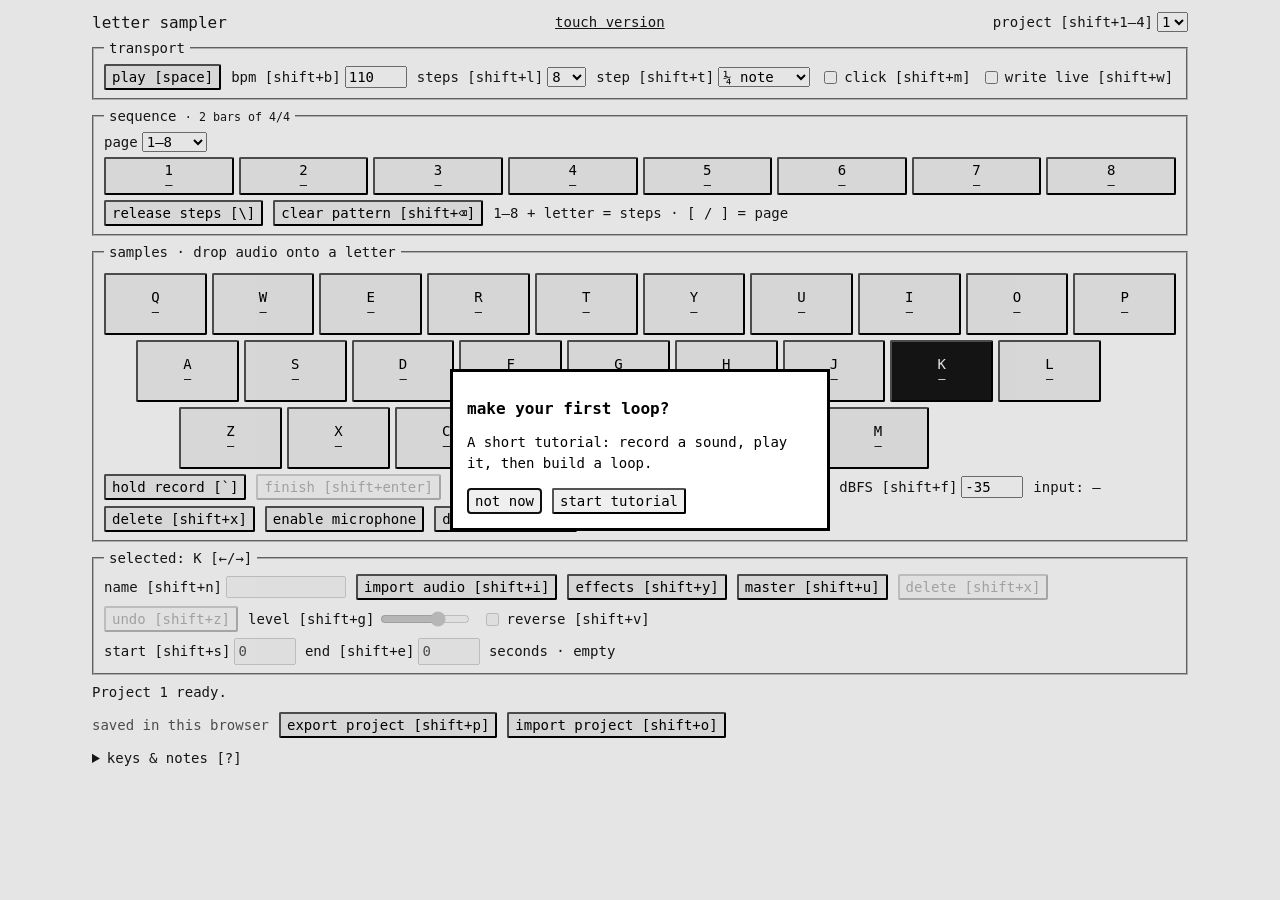
==== commit 99f8610e: "Add guided first-visit tutorial and unify stop controls" ====
--- a/index.html
+++ b/index.html
@@ -11,21 +11,23 @@
 <template id="desktopLayout">
 <header><h1>letter sampler</h1><a href="?touch=1">touch version</a><label>project [shift+1–4] <select id="project" aria-label="Project"><option value="0">1</option><option value="1">2</option><option value="2">3</option><option value="3">4</option></select></label></header>
 <main id="instrument">
-<fieldset id="transport"><legend>transport</legend><div class="line"><button id="play">play [space]</button><label>bpm [shift+b] <input id="bpm" type="number" min="30" max="300" value="110"></label><label>steps [shift+l] <select id="length"></select></label><label>step [shift+t] <select id="division"><option value="1">¼ note</option><option value="0.5">⅛ note</option><option value="0.25">¹⁄₁₆ note</option></select></label><label><input id="metro" type="checkbox">click [shift+m]</label><label><input id="overdub" type="checkbox">write live [shift+w]</label><button id="panic">stop all [esc]</button></div></fieldset>
+<fieldset id="transport"><legend>transport</legend><div class="line"><button id="play">play [space]</button><label>bpm [shift+b] <input id="bpm" type="number" min="30" max="300" value="110"></label><label>steps [shift+l] <select id="length"></select></label><label>step [shift+t] <select id="division"><option value="1">¼ note</option><option value="0.5">⅛ note</option><option value="0.25">¹⁄₁₆ note</option></select></label><label><input id="metro" type="checkbox">click [shift+m]</label><label><input id="overdub" type="checkbox">write live [shift+w]</label><button id="panic" hidden>stop [esc]</button></div></fieldset>
 <fieldset id="sequence"><legend>sequence <small id="meter"></small></legend><label>page <select id="stepPage" aria-label="Step page"><option value="0">1–8</option><option value="1">9–16</option><option value="2">17–24</option><option value="3">25–32</option></select></label><div id="steps" class="row"></div><div class="line"><button id="clearSelection">release steps [\]</button><button id="clearPattern">clear pattern [shift+⌫]</button><span class="hint">1–8 + letter = steps · [ / ] = page</span></div></fieldset>
 <fieldset id="samples"><legend>samples <small class="hint">· drop audio onto a letter</small></legend><div id="keyboard"></div><div class="line"><button id="record" aria-pressed="false">hold record [`]</button><button id="stopRecord" disabled>finish [shift+enter]</button><label><input id="cycle" type="checkbox">one cycle [shift+c]</label><label><input id="thresholdOn" type="checkbox">threshold [shift+a]</label><label>dBFS [shift+f] <input id="thresholdDb" type="number" min="-80" max="0" step="1" value="-35"></label><span id="inputLevel" class="hint" aria-live="off">input: —</span><button id="deleteMode" aria-pressed="false">delete</button><button id="micCheck">enable microphone</button><button id="demo">drums [shift+d]</button></div></fieldset>
 <fieldset id="editor"><legend id="selected">selected: K [←/→]</legend><div class="line"><label>name [shift+n] <input id="sampleName" maxlength="20"></label><button id="import">import audio [shift+i]</button><input id="file" type="file" accept="audio/*" hidden><button id="fxOpen">effects [shift+y]</button><button id="busOpen">master [shift+u]</button><button id="erase">delete [shift+x]</button><button id="undo" disabled>undo [shift+z]</button><label>level [shift+g] <input id="gain" type="range" min="0" max="1.5" step="0.01" value="1"></label><label><input id="reverse" type="checkbox">reverse [shift+v]</label></div><p><label>start [shift+s] <input id="start" type="number" min="0" step="0.01" value="0"></label> <label>end [shift+e] <input id="end" type="number" min="0" step="0.01" value="0"></label> seconds · <span id="size">empty</span></p></fieldset>
 </main>
+<aside id="tutorialPanel" hidden aria-label="Guided tutorial"><div><strong id="tutorialTitle"></strong><button id="tutorialExit" aria-label="Exit tutorial">exit</button></div><p id="tutorialText" role="status"></p><div><button id="tutorialBack">back</button><button id="tutorialNext">next</button></div></aside>
 <p id="status" role="status">Tap an empty pad to record; tap again to finish. Hold and release also works.</p>
 
 <footer class="line"><span id="saved">opening local storage…</span><button id="export">export project [shift+p]</button><button id="restore">import project [shift+o]</button><input id="backup" type="file" accept=".json,application/json" hidden></footer>
-<details id="help"><summary id="helpToggle">keys & notes [?]</summary><p>Main controls show shortcuts in brackets. Inside dialogs, use Tab, arrow keys and Enter. Master settings open with Shift+U; sample effects with Shift+Y. Shift + letter runs a command; plain letters play samples. ← / → selects a sample without playing it. Field shortcuts focus the value: type or use arrow keys, then Enter to return to playing. Shortcuts pause while editing a field; Esc always stops all audio and leaves the field. Tab moves between controls and Enter activates a focused button. Press ? to open or close these notes. Hold numbers + letter to write steps; press \ to release mouse-selected steps. Shift + Backspace clears the pattern.</p><p>Drop one audio file onto any letter to load or replace its sample. The target key highlights before you drop. Files stay in this browser; imports keep the first 12 seconds. You can also select a letter and use “import audio”.</p><p><kbd>A–Z</kbd> play · <kbd>`</kbd> + letter record while held (12 seconds max) · <kbd>Shift+X</kbd> enter / confirm multi-select delete · <kbd>1–8</kbd> + letter toggle steps · <kbd>Space</kbd> play / stop · <kbd>Shift</kbd> + <kbd>1–4</kbd> project · <kbd>Esc</kbd> stop everything.</p><p>Tap an empty pad to record, or to wait for sound when threshold is enabled. Tap the same pad again to stop or cancel. Or press and hold the empty pad, then release to stop. Capture starts on touch-down; presses lasting 350 ms or more count as holds. No recording delay. Loaded pads still play immediately. To deliberately replace a loaded sample, hold backtick (`), then hold its letter to record. Releasing either key stops capture. With the mouse, hold the record button while holding a letter; alternatively hold backtick and press and hold a letter button. Taps latch recording; holds stop on release. “One cycle” adds a four-beat count-in and limits capture to one sequence length; keep holding throughout. Releasing early always stops. Enable click to hear the metronome; use headphones while recording. “Write live” places played notes on the nearest step while the sequence runs.</p><p>Enable threshold [shift+a] to wait for sound before capturing. Set the trigger with dBFS [shift+f], from −80 to 0 (default −35). More negative values are more sensitive. The live input readout helps choose a value above background noise. This measures digital signal level, not room-volume decibels. A 20 ms pre-roll preserves the attack. Once triggered, capture continues until release or the duration limit; it does not stop during quiet gaps. Releasing before the trigger preserves the previous sample. Threshold changes apply to the next hold.</p><p>Eight quarter-note steps = two bars of 4/4. Use [ / ] or the page menu to select eight of the 32 steps. Number keys 1–8 address the current page. Inactive steps are kept when shortening a pattern. Number chords depend on your keyboard’s rollover; selecting steps with the mouse is an alternative.</p><p>Microphone recordings and imports are limited to 12 seconds and stored as 22.05 kHz mono WAV (about 43 KB per second). Audio is decoded before playing. Actual latency depends on your browser and audio device; wired headphones work best. Recording needs microphone permission and HTTPS or localhost.</p><p>Projects save on this device in this browser. Browser storage can be cleared or evicted; export a backup to keep your work. Samples are never uploaded. Command shortcuts are left to your browser.</p></details>
+<details id="help"><summary id="helpToggle">keys & notes [?]</summary><button id="tutorialRestart">start tutorial</button><p>Main controls show shortcuts in brackets. Inside dialogs, use Tab, arrow keys and Enter. Master settings open with Shift+U; sample effects with Shift+Y. Shift + letter runs a command; plain letters play samples. ← / → selects a sample without playing it. Field shortcuts focus the value: type or use arrow keys, then Enter to return to playing. Shortcuts pause while editing a field; Esc stops playback and recording and leaves the field. Tab moves between controls and Enter activates a focused button. Press ? to open or close these notes. Hold numbers + letter to write steps; press \ to release mouse-selected steps. Shift + Backspace clears the pattern.</p><p>Drop one audio file onto any letter to load or replace its sample. The target key highlights before you drop. Files stay in this browser; imports keep the first 12 seconds. You can also select a letter and use “import audio”.</p><p><kbd>A–Z</kbd> play · <kbd>`</kbd> + letter record while held (12 seconds max) · <kbd>Shift+X</kbd> enter / confirm multi-select delete · <kbd>1–8</kbd> + letter toggle steps · <kbd>Space</kbd> play / stop · <kbd>Shift</kbd> + <kbd>1–4</kbd> project · <kbd>Esc</kbd> stop everything.</p><p>Tap an empty pad to record, or to wait for sound when threshold is enabled. Tap the same pad again to stop or cancel. Or press and hold the empty pad, then release to stop. Capture starts on touch-down; presses lasting 350 ms or more count as holds. No recording delay. Loaded pads still play immediately. To deliberately replace a loaded sample, hold backtick (`), then hold its letter to record. Releasing either key stops capture. With the mouse, hold the record button while holding a letter; alternatively hold backtick and press and hold a letter button. Taps latch recording; holds stop on release. “One cycle” adds a four-beat count-in and limits capture to one sequence length; keep holding throughout. Releasing early always stops. Enable click to hear the metronome; use headphones while recording. “Write live” places played notes on the nearest step while the sequence runs.</p><p>Enable threshold [shift+a] to wait for sound before capturing. Set the trigger with dBFS [shift+f], from −80 to 0 (default −35). More negative values are more sensitive. The live input readout helps choose a value above background noise. This measures digital signal level, not room-volume decibels. A 20 ms pre-roll preserves the attack. Once triggered, capture continues until release or the duration limit; it does not stop during quiet gaps. Releasing before the trigger preserves the previous sample. Threshold changes apply to the next hold.</p><p>Eight quarter-note steps = two bars of 4/4. Use [ / ] or the page menu to select eight of the 32 steps. Number keys 1–8 address the current page. Inactive steps are kept when shortening a pattern. Number chords depend on your keyboard’s rollover; selecting steps with the mouse is an alternative.</p><p>Microphone recordings and imports are limited to 12 seconds and stored as 22.05 kHz mono WAV (about 43 KB per second). Audio is decoded before playing. Actual latency depends on your browser and audio device; wired headphones work best. Recording needs microphone permission and HTTPS or localhost.</p><p>Projects save on this device in this browser. Browser storage can be cleared or evicted; export a backup to keep your work. Samples are never uploaded. Command shortcuts are left to your browser.</p></details>
 <dialog id="fxDialog"><h2 id="fxTitle">effects</h2><label>pitch <input id="fxPitch" type="range" min="-24" max="24" step="1" value="0"><output id="pitchValue">0 st</output></label><label>low-pass <input id="fxCutoff" type="range" min="200" max="20000" step="100" value="20000"><output id="cutoffValue">off</output></label><label>pan <input id="fxPan" type="range" min="-1" max="1" step="0.1" value="0"><output id="panValue">center</output></label><label>compressor <select id="fxComp"><option value="0">off</option><option value="4">gentle · 4:1</option><option value="8">firm · 8:1</option><option value="20">limit · 20:1</option></select></label><p>Pitch changes speed too. Changes apply on the next hit.</p><div class="line"><button id="fxReset">reset</button><button id="fxClose">cancel</button><button id="fxApply">apply</button></div></dialog>
 <dialog id="busDialog"><h2>master</h2><label>gain <input id="busGain" type="range" min="0" max="1.5" step="0.01"><output id="busGainValue"></output></label><label><input id="busComp" type="checkbox">compressor</label><label>threshold dB <input id="busThreshold" type="range" min="-100" max="0" step="1"><output id="busThresholdValue"></output></label><label>ratio <input id="busRatio" type="range" min="1" max="20" step="0.5"><output id="busRatioValue"></output></label><div class="line"><button id="busClose">cancel</button><button id="busApply">apply</button></div></dialog>
+<dialog id="tutorialWelcome"><h2>make your first loop?</h2><p>A short tutorial: record a sound, play it, then build a loop.</p><div class="line"><button id="tutorialSkip">not now</button><button id="tutorialStart">start tutorial</button></div></dialog>
 </template>
 <template id="touchLayout">
 <header><h1>letter sampler</h1><label>project <select id="project" aria-label="Project"><option value="0">1</option><option value="1">2</option><option value="2">3</option><option value="3">4</option></select></label></header>
-<div class="transport"><button id="play">play</button><button id="panic">stop all</button><label>bpm <select id="bpm" aria-label="BPM"></select></label></div>
+<div class="transport"><button id="play">play</button><button id="panic" hidden>stop all</button><label>bpm <select id="bpm" aria-label="BPM"></select></label></div>
 <main>
 <section id="view-play" aria-label="Play samples">
 <div class="banks" aria-label="Sample banks"><select id="bankSelect" aria-label="Sample bank"><option value="0">bank 1</option><option value="1">bank 2</option><option value="2">bank 3</option></select><button data-bank="0" aria-pressed="true">bank 1</button><button data-bank="1" aria-pressed="false">bank 2</button><button data-bank="2" aria-pressed="false">bank 3</button></div>
@@ -55,17 +57,20 @@
 <div class="line"><button id="busOpen">master FX</button><button id="helpToggle">help</button><a href="?desktop=1">desktop view</a></div>
 </section>
 </main>
+<aside id="tutorialPanel" hidden aria-label="Guided tutorial"><div><strong id="tutorialTitle"></strong><button id="tutorialExit" aria-label="Exit tutorial">exit</button></div><p id="tutorialText" role="status"></p><div><button id="tutorialBack">back</button><button id="tutorialNext">next</button></div></aside>
 <p id="status" role="status">Tap a pad. Add drums in Setup, or import in Sample.</p>
 <nav aria-label="Instrument views"><button data-view="play" aria-pressed="true">play</button><button data-view="sequence" aria-pressed="false">steps</button><button data-view="sample" aria-pressed="false">sample</button><button data-view="setup" aria-pressed="false">setup</button></nav>
 <dialog id="fieldDialog"><form method="dialog"><label id="fieldTitle" for="fieldValue">value</label><input id="fieldValue" autocomplete="off"><div class="line"><button value="cancel">cancel</button><button id="fieldApply" value="apply">set</button></div></form></dialog>
-<dialog id="help"><h2 id="helpTitle">playing</h2><p id="helpText"></p><div class="line"><button id="helpPrev">←</button><span id="helpPage"></span><button id="helpNext">→</button><button id="helpClose">done</button></div></dialog>
+<dialog id="help"><h2 id="helpTitle">playing</h2><button id="tutorialRestart">start tutorial</button><p id="helpText"></p><div class="line"><button id="helpPrev">←</button><span id="helpPage"></span><button id="helpNext">→</button><button id="helpClose">done</button></div></dialog>
 <dialog id="fxDialog"><h2 id="fxTitle">effects</h2><label>pitch <input id="fxPitch" type="range" min="-24" max="24" step="1" value="0"><output id="pitchValue">0 st</output></label><label>low-pass <input id="fxCutoff" type="range" min="200" max="20000" step="100" value="20000"><output id="cutoffValue">off</output></label><label>pan <input id="fxPan" type="range" min="-1" max="1" step="0.1" value="0"><output id="panValue">center</output></label><label>compressor <select id="fxComp"><option value="0">off</option><option value="4">gentle · 4:1</option><option value="8">firm · 8:1</option><option value="20">limit · 20:1</option></select></label><p>Pitch changes speed too. Changes apply on the next hit.</p><div class="line"><button id="fxReset">reset</button><button id="fxClose">cancel</button><button id="fxApply">apply</button></div></dialog>
 <dialog id="busDialog"><h2>master</h2><label>gain <input id="busGain" type="range" min="0" max="1.5" step="0.01"><output id="busGainValue"></output></label><label><input id="busComp" type="checkbox">compressor</label><label>threshold dB <input id="busThreshold" type="range" min="-100" max="0" step="1"><output id="busThresholdValue"></output></label><label>ratio <input id="busRatio" type="range" min="1" max="20" step="0.5"><output id="busRatioValue"></output></label><div class="line"><button id="busClose">cancel</button><button id="busApply">apply</button></div></dialog>
+<dialog id="tutorialWelcome"><h2>make your first loop?</h2><p>A short tutorial: record a sound, play it, then build a loop.</p><div class="line"><button id="tutorialSkip">not now</button><button id="tutorialStart">start tutorial</button></div></dialog>
 </template>
 <script src="layout.js"></script>
 <script src="sampler.js"></script>
 <script src="mobile.js"></script>
 <script src="controls.js"></script>
+<script src="tutorial.js"></script>
 <noscript>This instrument needs JavaScript for audio and recording.</noscript>
 </body>
 </html>
--- a/desktop.css
+++ b/desktop.css
@@ -6,3 +6,5 @@
 button,button:active,button[aria-pressed=true]{border-radius:2px}button[data-delete=true]{outline:3px dashed #a00000;outline-offset:-4px}button.hit{background:#ffe66a!important;color:#171717!important}#deleteMode{touch-action:none;user-select:none;-webkit-touch-callout:none}#fxDialog{max-width:440px;width:calc(100% - 24px);border:1px solid;max-height:calc(100dvh - 20px);overflow:hidden}#fxDialog label{display:flex;gap:8px;min-height:44px}#fxDialog input{flex:1;min-width:0}#fxDialog output{font-size:12px;min-width:60px}#fxDialog p{font-size:13px}#fxDialog h2{font-size:16px}#fxDialog::backdrop{background:#fffD}
 
 #steps{display:grid;grid-template-columns:repeat(8,minmax(0,1fr))}#steps [hidden]{display:none!important}#busDialog label{display:flex;align-items:center;gap:8px;min-height:44px}#busDialog input[type=range]{flex:1;min-width:0}#busDialog input[type=checkbox]{width:24px}#busDialog output{min-width:3ch}#busDialog h2{font-size:16px;margin:0 0 8px}
+
+[hidden]{display:none!important}#tutorialPanel{border:1px solid;padding:6px;background:white;color:#171717;min-width:0}#tutorialPanel>div{display:flex;align-items:center;justify-content:space-between;gap:6px}#tutorialPanel p{font-size:12px;line-height:1.3;margin:4px 0}#tutorialPanel strong{font-size:12px}#tutorialPanel button{min-height:30px}body.tutorial-active #status{display:none}.tutorial-target{outline:2px dashed #171717!important;outline-offset:-3px}#tutorialWelcome{max-width:380px}#tutorialWelcome h2{font-size:16px}
--- a/mobile.css
+++ b/mobile.css
@@ -15,3 +15,9 @@
 @media(orientation:portrait){#steps{grid-template-columns:repeat(4,minmax(0,1fr))}}
 
 @media(orientation:landscape) and (max-height:450px){#fxDialog p{display:none}#fxDialog h2{margin:0 0 6px}}
+
+[hidden]{display:none!important}#tutorialPanel{border:1px solid;padding:6px;background:white;color:#171717;min-width:0}#tutorialPanel>div{display:flex;align-items:center;justify-content:space-between;gap:6px}#tutorialPanel p{font-size:12px;line-height:1.3;margin:4px 0}#tutorialPanel strong{font-size:12px}#tutorialPanel button{min-height:30px}body.tutorial-active #status{display:none}.tutorial-target{outline:2px dashed #171717!important;outline-offset:-3px}#tutorialWelcome{max-width:380px}#tutorialWelcome h2{font-size:16px}
+
+.transport{grid-template-columns:1fr 1.3fr}body.tutorial-active{grid-template-rows:44px 44px minmax(0,1fr) auto 44px}#tutorialPanel{max-height:146px}#tutorialPanel button{min-height:36px}#tutorialPanel #tutorialExit{min-height:28px}@media(orientation:landscape) and (max-height:550px){body.tutorial-active{grid-template-rows:44px 44px minmax(44px,1fr) auto}#tutorialPanel{grid-column:2;grid-row:4}body.tutorial-active nav{align-self:start}#tutorialPanel p{font-size:11px}#tutorialPanel button{min-height:28px}}
+
+@media(orientation:landscape) and (max-height:550px){.transport{grid-template-columns:1fr}}
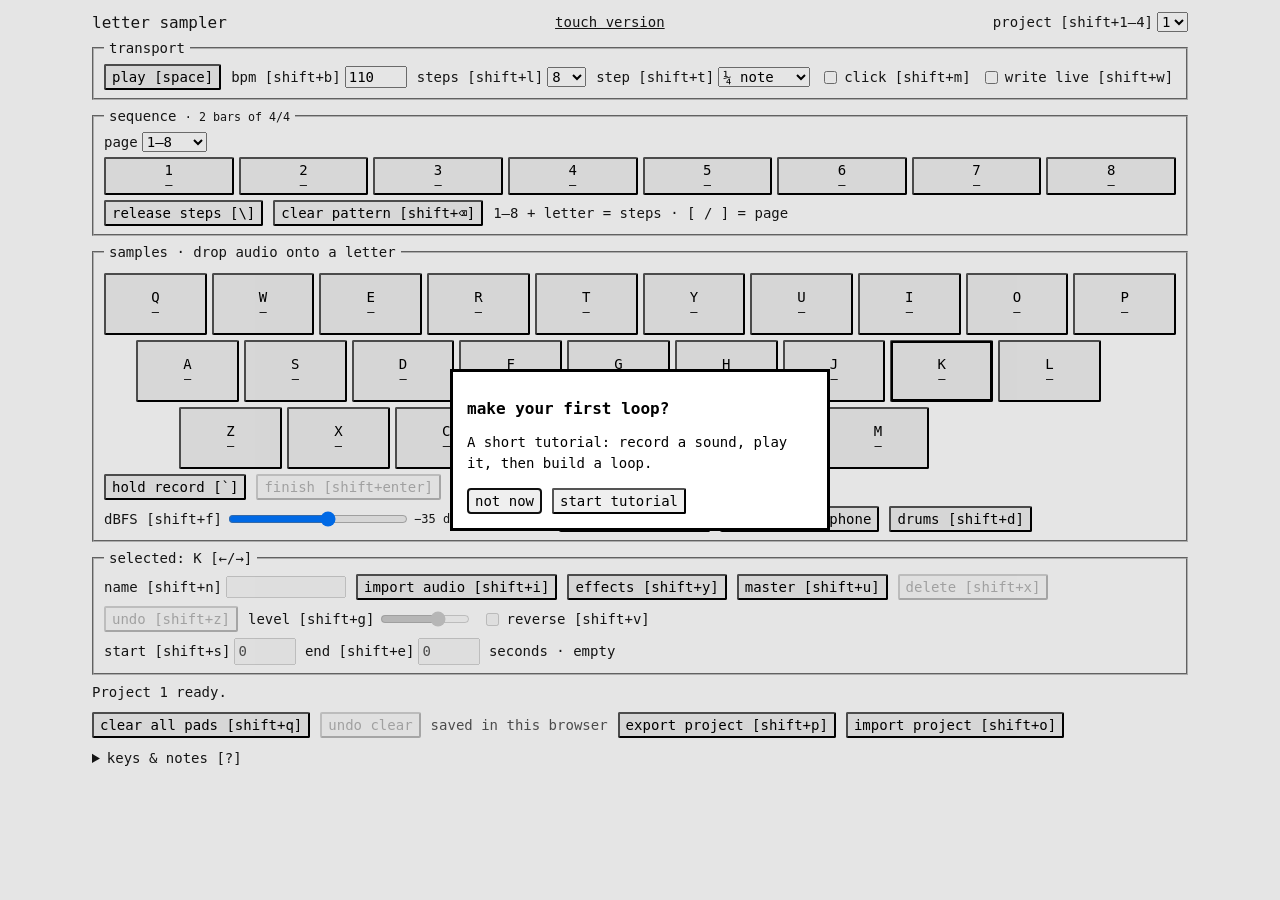
==== commit f5d2e7e5: "Fix pad audio recovery and add clear-all and threshold slider" ====
--- a/index.html
+++ b/index.html
@@ -13,13 +13,13 @@
 <main id="instrument">
 <fieldset id="transport"><legend>transport</legend><div class="line"><button id="play">play [space]</button><label>bpm [shift+b] <input id="bpm" type="number" min="30" max="300" value="110"></label><label>steps [shift+l] <select id="length"></select></label><label>step [shift+t] <select id="division"><option value="1">¼ note</option><option value="0.5">⅛ note</option><option value="0.25">¹⁄₁₆ note</option></select></label><label><input id="metro" type="checkbox">click [shift+m]</label><label><input id="overdub" type="checkbox">write live [shift+w]</label><button id="panic" hidden>stop [esc]</button></div></fieldset>
 <fieldset id="sequence"><legend>sequence <small id="meter"></small></legend><label>page <select id="stepPage" aria-label="Step page"><option value="0">1–8</option><option value="1">9–16</option><option value="2">17–24</option><option value="3">25–32</option></select></label><div id="steps" class="row"></div><div class="line"><button id="clearSelection">release steps [\]</button><button id="clearPattern">clear pattern [shift+⌫]</button><span class="hint">1–8 + letter = steps · [ / ] = page</span></div></fieldset>
-<fieldset id="samples"><legend>samples <small class="hint">· drop audio onto a letter</small></legend><div id="keyboard"></div><div class="line"><button id="record" aria-pressed="false">hold record [`]</button><button id="stopRecord" disabled>finish [shift+enter]</button><label><input id="cycle" type="checkbox">one cycle [shift+c]</label><label><input id="thresholdOn" type="checkbox">threshold [shift+a]</label><label>dBFS [shift+f] <input id="thresholdDb" type="number" min="-80" max="0" step="1" value="-35"></label><span id="inputLevel" class="hint" aria-live="off">input: —</span><button id="deleteMode" aria-pressed="false">delete</button><button id="micCheck">enable microphone</button><button id="demo">drums [shift+d]</button></div></fieldset>
+<fieldset id="samples"><legend>samples <small class="hint">· drop audio onto a letter</small></legend><div id="keyboard"></div><div class="line"><button id="record" aria-pressed="false">hold record [`]</button><button id="stopRecord" disabled>finish [shift+enter]</button><label><input id="cycle" type="checkbox">one cycle [shift+c]</label><label><input id="thresholdOn" type="checkbox">threshold [shift+a]</label><label>dBFS [shift+f] <input id="thresholdDb" type="range" min="-80" max="0" step="1" value="-35"><output id="thresholdValue">−35 dBFS</output></label><span id="inputLevel" class="hint" aria-live="off">input: —</span><button id="deleteMode" aria-pressed="false">delete</button><button id="micCheck">enable microphone</button><button id="demo">drums [shift+d]</button></div></fieldset>
 <fieldset id="editor"><legend id="selected">selected: K [←/→]</legend><div class="line"><label>name [shift+n] <input id="sampleName" maxlength="20"></label><button id="import">import audio [shift+i]</button><input id="file" type="file" accept="audio/*" hidden><button id="fxOpen">effects [shift+y]</button><button id="busOpen">master [shift+u]</button><button id="erase">delete [shift+x]</button><button id="undo" disabled>undo [shift+z]</button><label>level [shift+g] <input id="gain" type="range" min="0" max="1.5" step="0.01" value="1"></label><label><input id="reverse" type="checkbox">reverse [shift+v]</label></div><p><label>start [shift+s] <input id="start" type="number" min="0" step="0.01" value="0"></label> <label>end [shift+e] <input id="end" type="number" min="0" step="0.01" value="0"></label> seconds · <span id="size">empty</span></p></fieldset>
 </main>
 <aside id="tutorialPanel" hidden aria-label="Guided tutorial"><div><strong id="tutorialTitle"></strong><button id="tutorialExit" aria-label="Exit tutorial">exit</button></div><p id="tutorialText" role="status"></p><div><button id="tutorialBack">back</button><button id="tutorialNext">next</button></div></aside>
 <p id="status" role="status">Tap an empty pad to record; tap again to finish. Hold and release also works.</p>
 
-<footer class="line"><span id="saved">opening local storage…</span><button id="export">export project [shift+p]</button><button id="restore">import project [shift+o]</button><input id="backup" type="file" accept=".json,application/json" hidden></footer>
+<footer class="line"><button id="clearAll">clear all pads [shift+q]</button><button id="undoAll" disabled>undo clear</button><span id="saved">opening local storage…</span><button id="export">export project [shift+p]</button><button id="restore">import project [shift+o]</button><input id="backup" type="file" accept=".json,application/json" hidden></footer>
 <details id="help"><summary id="helpToggle">keys & notes [?]</summary><button id="tutorialRestart">start tutorial</button><p>Main controls show shortcuts in brackets. Inside dialogs, use Tab, arrow keys and Enter. Master settings open with Shift+U; sample effects with Shift+Y. Shift + letter runs a command; plain letters play samples. ← / → selects a sample without playing it. Field shortcuts focus the value: type or use arrow keys, then Enter to return to playing. Shortcuts pause while editing a field; Esc stops playback and recording and leaves the field. Tab moves between controls and Enter activates a focused button. Press ? to open or close these notes. Hold numbers + letter to write steps; press \ to release mouse-selected steps. Shift + Backspace clears the pattern.</p><p>Drop one audio file onto any letter to load or replace its sample. The target key highlights before you drop. Files stay in this browser; imports keep the first 12 seconds. You can also select a letter and use “import audio”.</p><p><kbd>A–Z</kbd> play · <kbd>`</kbd> + letter record while held (12 seconds max) · <kbd>Shift+X</kbd> enter / confirm multi-select delete · <kbd>1–8</kbd> + letter toggle steps · <kbd>Space</kbd> play / stop · <kbd>Shift</kbd> + <kbd>1–4</kbd> project · <kbd>Esc</kbd> stop everything.</p><p>Tap an empty pad to record, or to wait for sound when threshold is enabled. Tap the same pad again to stop or cancel. Or press and hold the empty pad, then release to stop. Capture starts on touch-down; presses lasting 350 ms or more count as holds. No recording delay. Loaded pads still play immediately. To deliberately replace a loaded sample, hold backtick (`), then hold its letter to record. Releasing either key stops capture. With the mouse, hold the record button while holding a letter; alternatively hold backtick and press and hold a letter button. Taps latch recording; holds stop on release. “One cycle” adds a four-beat count-in and limits capture to one sequence length; keep holding throughout. Releasing early always stops. Enable click to hear the metronome; use headphones while recording. “Write live” places played notes on the nearest step while the sequence runs.</p><p>Enable threshold [shift+a] to wait for sound before capturing. Set the trigger with dBFS [shift+f], from −80 to 0 (default −35). More negative values are more sensitive. The live input readout helps choose a value above background noise. This measures digital signal level, not room-volume decibels. A 20 ms pre-roll preserves the attack. Once triggered, capture continues until release or the duration limit; it does not stop during quiet gaps. Releasing before the trigger preserves the previous sample. Threshold changes apply to the next hold.</p><p>Eight quarter-note steps = two bars of 4/4. Use [ / ] or the page menu to select eight of the 32 steps. Number keys 1–8 address the current page. Inactive steps are kept when shortening a pattern. Number chords depend on your keyboard’s rollover; selecting steps with the mouse is an alternative.</p><p>Microphone recordings and imports are limited to 12 seconds and stored as 22.05 kHz mono WAV (about 43 KB per second). Audio is decoded before playing. Actual latency depends on your browser and audio device; wired headphones work best. Recording needs microphone permission and HTTPS or localhost.</p><p>Projects save on this device in this browser. Browser storage can be cleared or evicted; export a backup to keep your work. Samples are never uploaded. Command shortcuts are left to your browser.</p></details>
 <dialog id="fxDialog"><h2 id="fxTitle">effects</h2><label>pitch <input id="fxPitch" type="range" min="-24" max="24" step="1" value="0"><output id="pitchValue">0 st</output></label><label>low-pass <input id="fxCutoff" type="range" min="200" max="20000" step="100" value="20000"><output id="cutoffValue">off</output></label><label>pan <input id="fxPan" type="range" min="-1" max="1" step="0.1" value="0"><output id="panValue">center</output></label><label>compressor <select id="fxComp"><option value="0">off</option><option value="4">gentle · 4:1</option><option value="8">firm · 8:1</option><option value="20">limit · 20:1</option></select></label><p>Pitch changes speed too. Changes apply on the next hit.</p><div class="line"><button id="fxReset">reset</button><button id="fxClose">cancel</button><button id="fxApply">apply</button></div></dialog>
 <dialog id="busDialog"><h2>master</h2><label>gain <input id="busGain" type="range" min="0" max="1.5" step="0.01"><output id="busGainValue"></output></label><label><input id="busComp" type="checkbox">compressor</label><label>threshold dB <input id="busThreshold" type="range" min="-100" max="0" step="1"><output id="busThresholdValue"></output></label><label>ratio <input id="busRatio" type="range" min="1" max="20" step="0.5"><output id="busRatioValue"></output></label><div class="line"><button id="busClose">cancel</button><button id="busApply">apply</button></div></dialog>
@@ -50,9 +50,9 @@
 </section>
 <section id="view-setup" aria-label="Recording and project settings" hidden>
 <div class="line"><label><input id="metro" type="checkbox">click</label><label><input id="overdub" type="checkbox">write live</label><label><input id="cycle" type="checkbox">one cycle</label></div>
-<div class="line"><label><input id="thresholdOn" type="checkbox">threshold</label><label>dBFS <input id="thresholdDb" type="number" min="-80" max="0" step="1" value="-35"></label></div>
+<div class="line"><label><input id="thresholdOn" type="checkbox">threshold</label><label>dBFS <input id="thresholdDb" type="range" min="-80" max="0" step="1" value="-35"><output id="thresholdValue">−35 dBFS</output></label></div>
 <div class="line"><button id="micCheck">check microphone</button><button id="demo">K / S / H drums</button></div>
-<div class="line"><button id="export">export project</button><button id="restore">import project</button></div><input id="backup" type="file" accept=".json,application/json" hidden>
+<div class="line"><button id="clearAll">clear all pads</button><button id="undoAll" disabled>undo clear</button></div><div class="line"><button id="export">export project</button><button id="restore">import project</button></div><input id="backup" type="file" accept=".json,application/json" hidden>
 <small id="saved">opening local storage…</small>
 <div class="line"><button id="busOpen">master FX</button><button id="helpToggle">help</button><a href="?desktop=1">desktop view</a></div>
 </section>
--- a/desktop.css
+++ b/desktop.css
@@ -1,10 +1,12 @@
-*{box-sizing:border-box}body{font:14px monospace;max-width:1120px;margin:12px auto;padding:0 12px;color:#171717;background:#fff}h1{font-size:1rem;font-weight:normal;margin:0}header,.line{display:flex;align-items:center;gap:6px 10px;flex-wrap:wrap}header{justify-content:space-between;margin-bottom:6px}button,input,select{font:inherit;max-width:100%}button{cursor:pointer;min-height:26px}fieldset{min-width:0;margin:8px 0;padding:8px 10px}legend{padding:0 5px}.row{display:flex;gap:5px;margin:5px 0}.row button{flex:1;min-width:0;height:clamp(40px,7dvh,62px);padding:3px 1px}#keyboard .row:nth-child(2){margin-left:3%;margin-right:7%}#keyboard .row:nth-child(3){margin-left:7%;margin-right:23%}button small{display:block;font-size:12px;white-space:nowrap;overflow:hidden;text-overflow:ellipsis}button[data-loaded=true]{font-weight:bold}button[aria-pressed=true]{background:#171717;color:white}button.hit{outline:3px solid #777}button.waiting{outline:2px dashed #777}button.recording{color:#a00000;outline:3px solid #a00000}button.dragover{outline:3px dashed #171717;outline-offset:2px;background:#ddd;color:#171717}button[data-importing=true]{outline:2px dotted #777}#steps button{height:38px}#steps button.now{outline:3px solid #777}#steps button span{display:block;font-size:12px;white-space:nowrap;overflow:hidden;text-overflow:ellipsis}label{display:inline-flex;align-items:center;gap:4px;max-width:100%}input[type=number]{width:62px}input[type=range]{width:90px}p{line-height:1.5;overflow-wrap:anywhere}fieldset p{margin:6px 0 0}summary{cursor:pointer}#status{margin:8px 0;min-height:1.5em;font-size:14px;line-height:1.4}footer{margin:8px 0;font-size:14px;color:#555}details{margin-top:12px}kbd{font:inherit;border:1px solid #aaa;padding:0 3px}a{color:inherit}#sampleName{width:120px}.hint{font-size:14px}#instrument{min-width:0}@media(max-width:650px){body{font-size:14px;margin:8px auto;padding:0 8px}.line{gap:5px 8px}fieldset{padding:6px;margin:6px 0}.row{gap:3px;margin:4px 0}.row button{height:clamp(38px,6dvh,50px)}#steps button{height:34px}#sampleName{width:96px}input[type=range]{width:76px}input[type=number]{width:56px}.hint{font-size:12px}footer{gap:5px}#status{margin:6px 0}}
+*{box-sizing:border-box}body{font:14px monospace;max-width:1120px;margin:12px auto;padding:0 12px;color:#171717;background:#fff}h1{font-size:1rem;font-weight:normal;margin:0}header,.line{display:flex;align-items:center;gap:6px 10px;flex-wrap:wrap}header{justify-content:space-between;margin-bottom:6px}button,input,select{font:inherit;max-width:100%}button{cursor:pointer;min-height:26px}fieldset{min-width:0;margin:8px 0;padding:8px 10px}legend{padding:0 5px}.row{display:flex;gap:5px;margin:5px 0}.row button{flex:1;min-width:0;height:clamp(40px,7dvh,62px);padding:3px 1px}#keyboard .row:nth-child(2){margin-left:3%;margin-right:7%}#keyboard .row:nth-child(3){margin-left:7%;margin-right:23%}button small{display:block;font-size:12px;white-space:nowrap;overflow:hidden;text-overflow:ellipsis}button[data-loaded=true]{font-weight:bold}button[aria-pressed=true]{outline:2px solid currentColor;outline-offset:-3px}button.hit{outline:3px solid #777}button.waiting{outline:2px dashed #777}button.recording{color:#a00000;outline:3px solid #a00000}button.dragover{outline:3px dashed #171717;outline-offset:2px;background:#ddd;color:#171717}button[data-importing=true]{outline:2px dotted #777}#steps button{height:38px}#steps button.now{outline:3px solid #777}#steps button span{display:block;font-size:12px;white-space:nowrap;overflow:hidden;text-overflow:ellipsis}label{display:inline-flex;align-items:center;gap:4px;max-width:100%}input[type=number]{width:62px}input[type=range]{width:90px}p{line-height:1.5;overflow-wrap:anywhere}fieldset p{margin:6px 0 0}summary{cursor:pointer}#status{margin:8px 0;min-height:1.5em;font-size:14px;line-height:1.4}footer{margin:8px 0;font-size:14px;color:#555}details{margin-top:12px}kbd{font:inherit;border:1px solid #aaa;padding:0 3px}a{color:inherit}#sampleName{width:120px}.hint{font-size:14px}#instrument{min-width:0}@media(max-width:650px){body{font-size:14px;margin:8px auto;padding:0 8px}.line{gap:5px 8px}fieldset{padding:6px;margin:6px 0}.row{gap:3px;margin:4px 0}.row button{height:clamp(38px,6dvh,50px)}#steps button{height:34px}#sampleName{width:96px}input[type=range]{width:76px}input[type=number]{width:56px}.hint{font-size:12px}footer{gap:5px}#status{margin:6px 0}}
 @media(min-width:900px) and (max-height:580px){#instrument{display:grid;grid-template-columns:minmax(0,3fr) minmax(0,2fr);gap:6px 12px}#transport,#sequence{grid-column:1/-1}#instrument fieldset{margin:0}#samples{grid-column:1}#editor{grid-column:2}.row button{height:38px}fieldset{padding:5px 8px}}
 
 button.holding{outline:2px dotted #777;outline-offset:-3px}
 
-button,button:active,button[aria-pressed=true]{border-radius:2px}button[data-delete=true]{outline:3px dashed #a00000;outline-offset:-4px}button.hit{background:#ffe66a!important;color:#171717!important}#deleteMode{touch-action:none;user-select:none;-webkit-touch-callout:none}#fxDialog{max-width:440px;width:calc(100% - 24px);border:1px solid;max-height:calc(100dvh - 20px);overflow:hidden}#fxDialog label{display:flex;gap:8px;min-height:44px}#fxDialog input{flex:1;min-width:0}#fxDialog output{font-size:12px;min-width:60px}#fxDialog p{font-size:13px}#fxDialog h2{font-size:16px}#fxDialog::backdrop{background:#fffD}
+button,button:active,button[aria-pressed=true]{border-radius:2px}button[data-delete=true]{outline:3px dashed #a00000;outline-offset:-4px}button.hit{outline:3px solid currentColor;outline-offset:-4px}#deleteMode{touch-action:none;user-select:none;-webkit-touch-callout:none}#fxDialog{max-width:440px;width:calc(100% - 24px);border:1px solid;max-height:calc(100dvh - 20px);overflow:hidden}#fxDialog label{display:flex;gap:8px;min-height:44px}#fxDialog input{flex:1;min-width:0}#fxDialog output{font-size:12px;min-width:60px}#fxDialog p{font-size:13px}#fxDialog h2{font-size:16px}#fxDialog::backdrop{background:#fffD}
 
 #steps{display:grid;grid-template-columns:repeat(8,minmax(0,1fr))}#steps [hidden]{display:none!important}#busDialog label{display:flex;align-items:center;gap:8px;min-height:44px}#busDialog input[type=range]{flex:1;min-width:0}#busDialog input[type=checkbox]{width:24px}#busDialog output{min-width:3ch}#busDialog h2{font-size:16px;margin:0 0 8px}
 
 [hidden]{display:none!important}#tutorialPanel{border:1px solid;padding:6px;background:white;color:#171717;min-width:0}#tutorialPanel>div{display:flex;align-items:center;justify-content:space-between;gap:6px}#tutorialPanel p{font-size:12px;line-height:1.3;margin:4px 0}#tutorialPanel strong{font-size:12px}#tutorialPanel button{min-height:30px}body.tutorial-active #status{display:none}.tutorial-target{outline:2px dashed #171717!important;outline-offset:-3px}#tutorialWelcome{max-width:380px}#tutorialWelcome h2{font-size:16px}
+
+#thresholdDb{width:clamp(80px,20vw,180px);flex:1;min-width:70px;writing-mode:horizontal-tb}#thresholdValue{font-size:12px;white-space:nowrap}button[data-audio=unavailable]{border-style:dashed}
--- a/mobile.css
+++ b/mobile.css
@@ -1,4 +1,4 @@
-*{box-sizing:border-box}html{height:100%;overflow:hidden;overscroll-behavior:none;touch-action:manipulation;-webkit-text-size-adjust:100%}body{margin:0;background:#fff;color:#171717;font:16px ui-monospace,monospace;position:fixed;inset:0;height:100svh;height:100dvh;max-height:var(--app-height,100dvh);padding:max(6px,env(safe-area-inset-top)) max(8px,env(safe-area-inset-right)) max(6px,env(safe-area-inset-bottom)) max(8px,env(safe-area-inset-left));display:grid;grid-template-rows:44px 44px minmax(0,1fr) 36px 44px;gap:6px;overflow:hidden;overscroll-behavior:none}button,input,select{font:inherit;min-width:0;max-width:100%;min-height:44px;touch-action:manipulation}button{color:inherit;padding:4px 7px;user-select:none;-webkit-user-select:none;-webkit-touch-callout:none;cursor:pointer}button[aria-pressed=true]{background:#171717;color:white}button:focus-visible,a:focus-visible{outline:2px solid #171717;outline-offset:1px}button:disabled{opacity:.45}label{display:flex;align-items:center;gap:5px;min-width:0}input[type=checkbox]{width:24px;min-height:24px;flex-shrink:0}input[type=range]{width:100px}input[type=number]{width:70px}a{color:inherit;min-height:44px;display:inline-flex;align-items:center}header{display:flex;justify-content:space-between;align-items:center;gap:8px}h1{font:inherit;margin:0}header label{font-size:14px}.transport{display:grid;grid-template-columns:1fr 1fr 1.3fr;gap:6px}.transport label{justify-content:flex-end;font-size:14px}.transport label button{flex:1}main{min-height:0;overflow:hidden}section{height:100%;min-height:0;min-width:0;display:flex;flex-direction:column;gap:6px;overflow:hidden}[hidden]{display:none!important}#view-play{display:grid;grid-template-rows:44px minmax(0,1fr) 44px}.banks{display:flex;gap:6px}.banks button{flex:1}#keyboard{display:grid;grid-template-columns:repeat(3,minmax(0,1fr));grid-template-rows:repeat(3,minmax(44px,1fr));gap:6px;min-height:0}#keyboard .row{display:contents}#keyboard button{touch-action:none;min-height:44px;display:flex;flex-direction:column;justify-content:center;align-items:center;font-size:22px;overflow:hidden}#keyboard small{display:block;max-width:100%;font-size:12px;white-space:nowrap;text-overflow:ellipsis;overflow:hidden}#keyboard button[data-loaded=true]{font-weight:bold}#keyboard button.hit{box-shadow:inset 0 0 0 3px #777}#keyboard button.waiting{outline:2px dashed #777;outline-offset:-3px}#keyboard button.recording{color:#a00000;box-shadow:inset 0 0 0 3px #a00000}#keyboard button[data-importing=true]{outline:2px dotted #777;outline-offset:-3px}.recordbar{display:grid;grid-template-columns:1.4fr .7fr 1fr;gap:5px;align-items:center}#record{touch-action:none}#inputLevel{font-size:12px;overflow:hidden}.line{display:flex;align-items:center;gap:6px;flex-wrap:wrap}.line button{flex:1}.line label{flex:1}#steps{display:grid;grid-template-columns:repeat(5,minmax(0,1fr));gap:6px}#steps button{height:52px}#steps span{display:block;font-size:12px;overflow:hidden;white-space:nowrap;text-overflow:ellipsis}#steps .now{outline:2px solid #777;outline-offset:-3px}small,.instruction{font-size:13px;line-height:1.4;margin:0}#view-sample,#view-setup,#view-sequence{justify-content:flex-start}#view-sample>.line,#view-sample>label{min-height:44px}#view-sample>label button{flex:1}#selected{font-size:14px;font-weight:normal;flex:2;text-align:center}#size,#saved{font-size:12px;overflow-wrap:anywhere}#status{font-size:12px;line-height:17px;margin:0;overflow:hidden;display:-webkit-box;-webkit-line-clamp:2;-webkit-box-orient:vertical}nav{display:grid;grid-template-columns:repeat(4,minmax(0,1fr));gap:5px}nav button{font-size:14px}dialog{border:1px solid #171717;background:white;color:#171717;padding:14px;width:calc(100% - 24px);max-width:440px;max-height:calc(100dvh - 24px);overflow:hidden;touch-action:manipulation}dialog::backdrop{background:#fffD}dialog h2{font-size:16px;margin:0 0 12px}dialog p{font-size:16px;line-height:1.45}dialog form{display:grid;gap:12px}dialog input{width:100%;min-height:44px;font-size:16px}#fieldDialog{top:12px;bottom:auto;margin:0 auto}#help .line{flex-wrap:nowrap}#helpPage{font-size:12px}
+*{box-sizing:border-box}html{height:100%;overflow:hidden;overscroll-behavior:none;touch-action:manipulation;-webkit-text-size-adjust:100%}body{margin:0;background:#fff;color:#171717;font:16px ui-monospace,monospace;position:fixed;inset:0;height:100svh;height:100dvh;max-height:var(--app-height,100dvh);padding:max(6px,env(safe-area-inset-top)) max(8px,env(safe-area-inset-right)) max(6px,env(safe-area-inset-bottom)) max(8px,env(safe-area-inset-left));display:grid;grid-template-rows:44px 44px minmax(0,1fr) 36px 44px;gap:6px;overflow:hidden;overscroll-behavior:none}button,input,select{font:inherit;min-width:0;max-width:100%;min-height:44px;touch-action:manipulation}button{color:inherit;padding:4px 7px;user-select:none;-webkit-user-select:none;-webkit-touch-callout:none;cursor:pointer}button[aria-pressed=true]{outline:2px solid currentColor;outline-offset:-3px}button:focus-visible,a:focus-visible{outline:2px solid #171717;outline-offset:1px}button:disabled{opacity:.45}label{display:flex;align-items:center;gap:5px;min-width:0}input[type=checkbox]{width:24px;min-height:24px;flex-shrink:0}input[type=range]{width:100px}input[type=number]{width:70px}a{color:inherit;min-height:44px;display:inline-flex;align-items:center}header{display:flex;justify-content:space-between;align-items:center;gap:8px}h1{font:inherit;margin:0}header label{font-size:14px}.transport{display:grid;grid-template-columns:1fr 1fr 1.3fr;gap:6px}.transport label{justify-content:flex-end;font-size:14px}.transport label button{flex:1}main{min-height:0;overflow:hidden}section{height:100%;min-height:0;min-width:0;display:flex;flex-direction:column;gap:6px;overflow:hidden}[hidden]{display:none!important}#view-play{display:grid;grid-template-rows:44px minmax(0,1fr) 44px}.banks{display:flex;gap:6px}.banks button{flex:1}#keyboard{display:grid;grid-template-columns:repeat(3,minmax(0,1fr));grid-template-rows:repeat(3,minmax(44px,1fr));gap:6px;min-height:0}#keyboard .row{display:contents}#keyboard button{touch-action:none;min-height:44px;display:flex;flex-direction:column;justify-content:center;align-items:center;font-size:22px;overflow:hidden}#keyboard small{display:block;max-width:100%;font-size:12px;white-space:nowrap;text-overflow:ellipsis;overflow:hidden}#keyboard button[data-loaded=true]{font-weight:bold}#keyboard button.hit{box-shadow:inset 0 0 0 3px #777}#keyboard button.waiting{outline:2px dashed #777;outline-offset:-3px}#keyboard button.recording{color:#a00000;box-shadow:inset 0 0 0 3px #a00000}#keyboard button[data-importing=true]{outline:2px dotted #777;outline-offset:-3px}.recordbar{display:grid;grid-template-columns:1.4fr .7fr 1fr;gap:5px;align-items:center}#record{touch-action:none}#inputLevel{font-size:12px;overflow:hidden}.line{display:flex;align-items:center;gap:6px;flex-wrap:wrap}.line button{flex:1}.line label{flex:1}#steps{display:grid;grid-template-columns:repeat(5,minmax(0,1fr));gap:6px}#steps button{height:52px}#steps span{display:block;font-size:12px;overflow:hidden;white-space:nowrap;text-overflow:ellipsis}#steps .now{outline:2px solid #777;outline-offset:-3px}small,.instruction{font-size:13px;line-height:1.4;margin:0}#view-sample,#view-setup,#view-sequence{justify-content:flex-start}#view-sample>.line,#view-sample>label{min-height:44px}#view-sample>label button{flex:1}#selected{font-size:14px;font-weight:normal;flex:2;text-align:center}#size,#saved{font-size:12px;overflow-wrap:anywhere}#status{font-size:12px;line-height:17px;margin:0;overflow:hidden;display:-webkit-box;-webkit-line-clamp:2;-webkit-box-orient:vertical}nav{display:grid;grid-template-columns:repeat(4,minmax(0,1fr));gap:5px}nav button{font-size:14px}dialog{border:1px solid #171717;background:white;color:#171717;padding:14px;width:calc(100% - 24px);max-width:440px;max-height:calc(100dvh - 24px);overflow:hidden;touch-action:manipulation}dialog::backdrop{background:#fffD}dialog h2{font-size:16px;margin:0 0 12px}dialog p{font-size:16px;line-height:1.45}dialog form{display:grid;gap:12px}dialog input{width:100%;min-height:44px;font-size:16px}#fieldDialog{top:12px;bottom:auto;margin:0 auto}#help .line{flex-wrap:nowrap}#helpPage{font-size:12px}
 @media(orientation:landscape) and (max-height:550px){body{grid-template-rows:44px minmax(0,1fr) 30px;grid-template-columns:minmax(0,1fr) 210px;gap:5px 10px}header{grid-column:1}.transport{grid-column:2;grid-row:1;grid-template-columns:1fr 1fr}.transport label{display:none}main{grid-column:1;grid-row:2/4}#status{grid-column:2;grid-row:3}nav{grid-column:2;grid-row:2;grid-template-columns:1fr 1fr;grid-template-rows:44px 44px;align-self:center}#view-play{grid-template-rows:44px minmax(0,1fr) 44px}#keyboard{grid-template-columns:repeat(5,minmax(0,1fr));grid-template-rows:repeat(2,minmax(44px,1fr))}#keyboard button{font-size:18px}#view-sample,#view-setup{display:grid;grid-template-columns:1fr 1fr;gap:5px;align-content:start}#view-sample .line{flex-wrap:nowrap}#view-sample>.line:first-child{grid-column:1/-1}#view-sample label{font-size:12px}#view-sample input[type=range]{width:70px}#view-setup .line{font-size:13px}#view-setup button{font-size:13px}#view-sequence{gap:4px}#view-sequence .instruction{display:none}#steps{grid-template-columns:repeat(10,minmax(0,1fr))}#steps button{height:44px;padding:2px}#help p{font-size:14px}dialog{max-width:560px;padding:10px}dialog p{margin:8px 0}}
 @media(max-width:350px){body{padding-left:5px;padding-right:5px;gap:4px}button{padding:3px;font-size:14px}#view-sample,#view-setup{gap:4px}h1{font-size:14px}.line{gap:4px}}
 
@@ -7,7 +7,7 @@
 
 button.holding{outline:2px dotted #777;outline-offset:-3px}
 
-button,button:active,button[aria-pressed=true]{border-radius:2px}button[data-delete=true]{outline:3px dashed #a00000;outline-offset:-4px}button.hit{background:#ffe66a!important;color:#171717!important}#deleteMode{touch-action:none;user-select:none;-webkit-touch-callout:none}#fxDialog{max-width:440px;width:calc(100% - 24px);border:1px solid;max-height:calc(100dvh - 20px);overflow:hidden}#fxDialog label{display:flex;gap:8px;min-height:44px}#fxDialog input{flex:1;min-width:0}#fxDialog output{font-size:12px;min-width:60px}#fxDialog p{font-size:13px}#fxDialog h2{font-size:16px}#fxDialog::backdrop{background:#fffD}
+button,button:active,button[aria-pressed=true]{border-radius:2px}button[data-delete=true]{outline:3px dashed #a00000;outline-offset:-4px}button.hit{outline:3px solid currentColor;outline-offset:-4px}#deleteMode{touch-action:none;user-select:none;-webkit-touch-callout:none}#fxDialog{max-width:440px;width:calc(100% - 24px);border:1px solid;max-height:calc(100dvh - 20px);overflow:hidden}#fxDialog label{display:flex;gap:8px;min-height:44px}#fxDialog input{flex:1;min-width:0}#fxDialog output{font-size:12px;min-width:60px}#fxDialog p{font-size:13px}#fxDialog h2{font-size:16px}#fxDialog::backdrop{background:#fffD}
 
 .recordbar{grid-template-columns:1fr 1fr}#bpm{font-size:16px;width:78px}#view-sample #fxOpen{min-width:44px}
 
@@ -21,3 +21,5 @@
 .transport{grid-template-columns:1fr 1.3fr}body.tutorial-active{grid-template-rows:44px 44px minmax(0,1fr) auto 44px}#tutorialPanel{max-height:146px}#tutorialPanel button{min-height:36px}#tutorialPanel #tutorialExit{min-height:28px}@media(orientation:landscape) and (max-height:550px){body.tutorial-active{grid-template-rows:44px 44px minmax(44px,1fr) auto}#tutorialPanel{grid-column:2;grid-row:4}body.tutorial-active nav{align-self:start}#tutorialPanel p{font-size:11px}#tutorialPanel button{min-height:28px}}
 
 @media(orientation:landscape) and (max-height:550px){.transport{grid-template-columns:1fr}}
+
+#thresholdDb{width:clamp(80px,20vw,180px);flex:1;min-width:70px;writing-mode:horizontal-tb}#thresholdValue{font-size:12px;white-space:nowrap}button[data-audio=unavailable]{border-style:dashed}
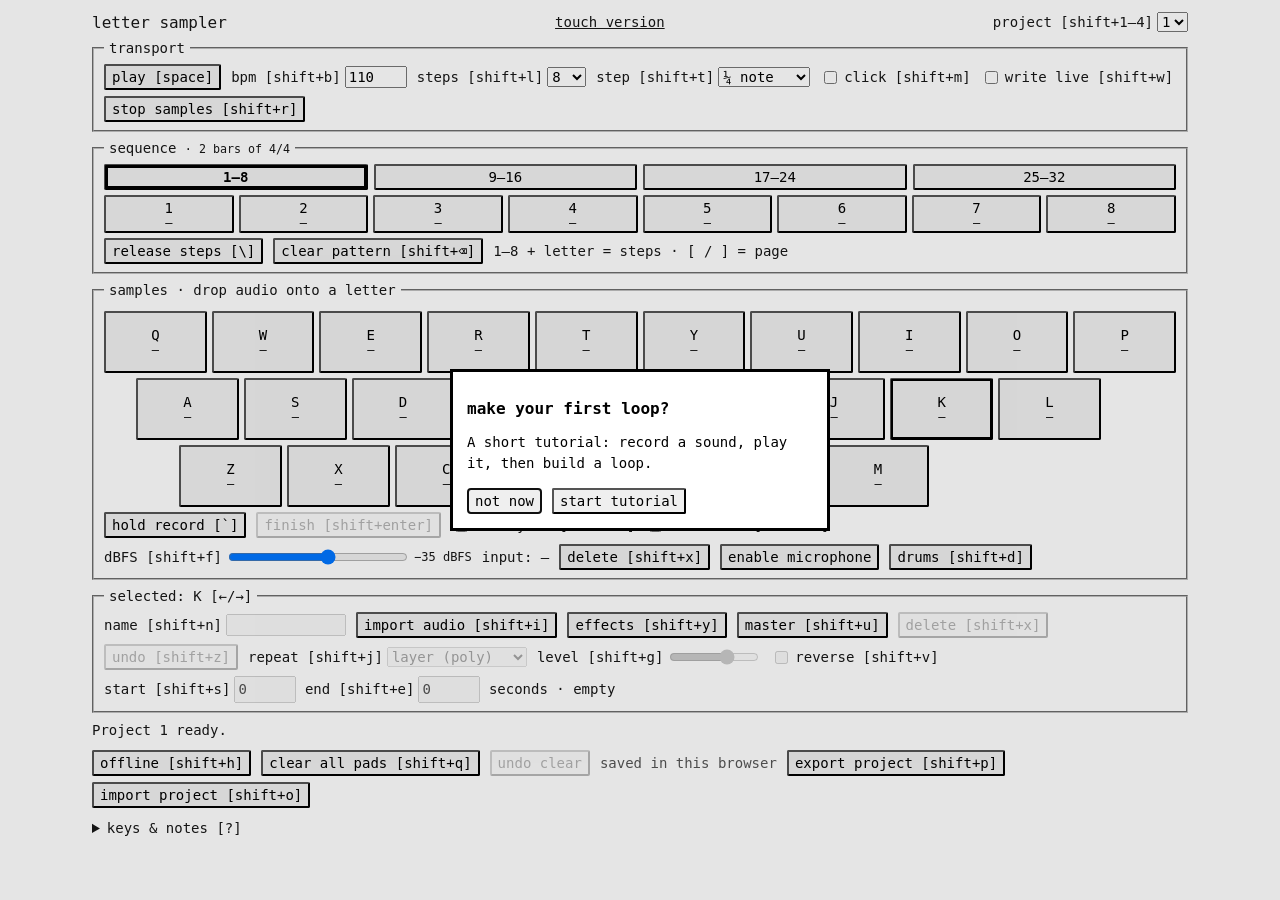
==== commit 11a6aa09: "Add offline setup, page buttons and per-sample playback modes" ====
--- a/index.html
+++ b/index.html
@@ -4,6 +4,7 @@
 <meta charset="utf-8"><meta name="viewport" content="width=device-width,initial-scale=1,viewport-fit=cover">
 <meta name="theme-color" content="#ffffff"><meta name="apple-mobile-web-app-capable" content="yes"><meta name="apple-mobile-web-app-title" content="letter sampler">
 <title>letter sampler</title>
+<link rel="manifest" href="manifest.webmanifest">
 <link id="desktopStyle" rel="stylesheet" href="desktop.css">
 <link id="touchStyle" rel="stylesheet" href="mobile.css" disabled>
 </head>
@@ -11,23 +12,24 @@
 <template id="desktopLayout">
 <header><h1>letter sampler</h1><a href="?touch=1">touch version</a><label>project [shift+1–4] <select id="project" aria-label="Project"><option value="0">1</option><option value="1">2</option><option value="2">3</option><option value="3">4</option></select></label></header>
 <main id="instrument">
-<fieldset id="transport"><legend>transport</legend><div class="line"><button id="play">play [space]</button><label>bpm [shift+b] <input id="bpm" type="number" min="30" max="300" value="110"></label><label>steps [shift+l] <select id="length"></select></label><label>step [shift+t] <select id="division"><option value="1">¼ note</option><option value="0.5">⅛ note</option><option value="0.25">¹⁄₁₆ note</option></select></label><label><input id="metro" type="checkbox">click [shift+m]</label><label><input id="overdub" type="checkbox">write live [shift+w]</label><button id="panic" hidden>stop [esc]</button></div></fieldset>
-<fieldset id="sequence"><legend>sequence <small id="meter"></small></legend><label>page <select id="stepPage" aria-label="Step page"><option value="0">1–8</option><option value="1">9–16</option><option value="2">17–24</option><option value="3">25–32</option></select></label><div id="steps" class="row"></div><div class="line"><button id="clearSelection">release steps [\]</button><button id="clearPattern">clear pattern [shift+⌫]</button><span class="hint">1–8 + letter = steps · [ / ] = page</span></div></fieldset>
+<fieldset id="transport"><legend>transport</legend><div class="line"><button id="play">play [space]</button><label>bpm [shift+b] <input id="bpm" type="number" min="30" max="300" value="110"></label><label>steps [shift+l] <select id="length"></select></label><label>step [shift+t] <select id="division"><option value="1">¼ note</option><option value="0.5">⅛ note</option><option value="0.25">¹⁄₁₆ note</option></select></label><label><input id="metro" type="checkbox">click [shift+m]</label><label><input id="overdub" type="checkbox">write live [shift+w]</label><button id="stopSamples">stop samples</button><button id="panic" hidden>stop [esc]</button></div></fieldset>
+<fieldset id="sequence"><legend>sequence <small id="meter"></small></legend><div id="stepPage" class="step-pages" role="group" aria-label="Step pages"><button id="stepPage0" aria-pressed="true">1–8</button><button id="stepPage1" aria-pressed="false">9–16</button><button id="stepPage2" aria-pressed="false">17–24</button><button id="stepPage3" aria-pressed="false">25–32</button></div><div id="steps" class="row"></div><div class="line"><button id="clearSelection">release steps [\]</button><button id="clearPattern">clear pattern [shift+⌫]</button><span class="hint">1–8 + letter = steps · [ / ] = page</span></div></fieldset>
 <fieldset id="samples"><legend>samples <small class="hint">· drop audio onto a letter</small></legend><div id="keyboard"></div><div class="line"><button id="record" aria-pressed="false">hold record [`]</button><button id="stopRecord" disabled>finish [shift+enter]</button><label><input id="cycle" type="checkbox">one cycle [shift+c]</label><label><input id="thresholdOn" type="checkbox">threshold [shift+a]</label><label>dBFS [shift+f] <input id="thresholdDb" type="range" min="-80" max="0" step="1" value="-35"><output id="thresholdValue">−35 dBFS</output></label><span id="inputLevel" class="hint" aria-live="off">input: —</span><button id="deleteMode" aria-pressed="false">delete</button><button id="micCheck">enable microphone</button><button id="demo">drums [shift+d]</button></div></fieldset>
-<fieldset id="editor"><legend id="selected">selected: K [←/→]</legend><div class="line"><label>name [shift+n] <input id="sampleName" maxlength="20"></label><button id="import">import audio [shift+i]</button><input id="file" type="file" accept="audio/*" hidden><button id="fxOpen">effects [shift+y]</button><button id="busOpen">master [shift+u]</button><button id="erase">delete [shift+x]</button><button id="undo" disabled>undo [shift+z]</button><label>level [shift+g] <input id="gain" type="range" min="0" max="1.5" step="0.01" value="1"></label><label><input id="reverse" type="checkbox">reverse [shift+v]</label></div><p><label>start [shift+s] <input id="start" type="number" min="0" step="0.01" value="0"></label> <label>end [shift+e] <input id="end" type="number" min="0" step="0.01" value="0"></label> seconds · <span id="size">empty</span></p></fieldset>
+<fieldset id="editor"><legend id="selected">selected: K [←/→]</legend><div class="line"><label>name [shift+n] <input id="sampleName" maxlength="20"></label><button id="import">import audio [shift+i]</button><input id="file" type="file" accept="audio/*" hidden><button id="fxOpen">effects [shift+y]</button><button id="busOpen">master [shift+u]</button><button id="erase">delete [shift+x]</button><button id="undo" disabled>undo [shift+z]</button><label>repeat [shift+j] <select id="voiceMode" aria-label="Sample repeat mode"><option value="poly">layer (poly)</option><option value="mono">restart (mono)</option></select></label><label>level [shift+g] <input id="gain" type="range" min="0" max="1.5" step="0.01" value="1"></label><label><input id="reverse" type="checkbox">reverse [shift+v]</label></div><p><label>start [shift+s] <input id="start" type="number" min="0" step="0.01" value="0"></label> <label>end [shift+e] <input id="end" type="number" min="0" step="0.01" value="0"></label> seconds · <span id="size">empty</span></p></fieldset>
 </main>
 <aside id="tutorialPanel" hidden aria-label="Guided tutorial"><div><strong id="tutorialTitle"></strong><button id="tutorialExit" aria-label="Exit tutorial">exit</button></div><p id="tutorialText" role="status"></p><div><button id="tutorialBack">back</button><button id="tutorialNext">next</button></div></aside>
 <p id="status" role="status">Tap an empty pad to record; tap again to finish. Hold and release also works.</p>
 
-<footer class="line"><button id="clearAll">clear all pads [shift+q]</button><button id="undoAll" disabled>undo clear</button><span id="saved">opening local storage…</span><button id="export">export project [shift+p]</button><button id="restore">import project [shift+o]</button><input id="backup" type="file" accept=".json,application/json" hidden></footer>
-<details id="help"><summary id="helpToggle">keys & notes [?]</summary><button id="tutorialRestart">start tutorial</button><p>Main controls show shortcuts in brackets. Inside dialogs, use Tab, arrow keys and Enter. Master settings open with Shift+U; sample effects with Shift+Y. Shift + letter runs a command; plain letters play samples. ← / → selects a sample without playing it. Field shortcuts focus the value: type or use arrow keys, then Enter to return to playing. Shortcuts pause while editing a field; Esc stops playback and recording and leaves the field. Tab moves between controls and Enter activates a focused button. Press ? to open or close these notes. Hold numbers + letter to write steps; press \ to release mouse-selected steps. Shift + Backspace clears the pattern.</p><p>Drop one audio file onto any letter to load or replace its sample. The target key highlights before you drop. Files stay in this browser; imports keep the first 12 seconds. You can also select a letter and use “import audio”.</p><p><kbd>A–Z</kbd> play · <kbd>`</kbd> + letter record while held (12 seconds max) · <kbd>Shift+X</kbd> enter / confirm multi-select delete · <kbd>1–8</kbd> + letter toggle steps · <kbd>Space</kbd> play / stop · <kbd>Shift</kbd> + <kbd>1–4</kbd> project · <kbd>Esc</kbd> stop everything.</p><p>Tap an empty pad to record, or to wait for sound when threshold is enabled. Tap the same pad again to stop or cancel. Or press and hold the empty pad, then release to stop. Capture starts on touch-down; presses lasting 350 ms or more count as holds. No recording delay. Loaded pads still play immediately. To deliberately replace a loaded sample, hold backtick (`), then hold its letter to record. Releasing either key stops capture. With the mouse, hold the record button while holding a letter; alternatively hold backtick and press and hold a letter button. Taps latch recording; holds stop on release. “One cycle” adds a four-beat count-in and limits capture to one sequence length; keep holding throughout. Releasing early always stops. Enable click to hear the metronome; use headphones while recording. “Write live” places played notes on the nearest step while the sequence runs.</p><p>Enable threshold [shift+a] to wait for sound before capturing. Set the trigger with dBFS [shift+f], from −80 to 0 (default −35). More negative values are more sensitive. The live input readout helps choose a value above background noise. This measures digital signal level, not room-volume decibels. A 20 ms pre-roll preserves the attack. Once triggered, capture continues until release or the duration limit; it does not stop during quiet gaps. Releasing before the trigger preserves the previous sample. Threshold changes apply to the next hold.</p><p>Eight quarter-note steps = two bars of 4/4. Use [ / ] or the page menu to select eight of the 32 steps. Number keys 1–8 address the current page. Inactive steps are kept when shortening a pattern. Number chords depend on your keyboard’s rollover; selecting steps with the mouse is an alternative.</p><p>Microphone recordings and imports are limited to 12 seconds and stored as 22.05 kHz mono WAV (about 43 KB per second). Audio is decoded before playing. Actual latency depends on your browser and audio device; wired headphones work best. Recording needs microphone permission and HTTPS or localhost.</p><p>Projects save on this device in this browser. Browser storage can be cleared or evicted; export a backup to keep your work. Samples are never uploaded. Command shortcuts are left to your browser.</p></details>
+<footer class="line"><button id="offlineOpen">offline [shift+h]</button><button id="clearAll">clear all pads [shift+q]</button><button id="undoAll" disabled>undo clear</button><span id="saved">opening local storage…</span><button id="export">export project [shift+p]</button><button id="restore">import project [shift+o]</button><input id="backup" type="file" accept=".json,application/json" hidden></footer>
+<details id="help"><summary id="helpToggle">keys & notes [?]</summary><button id="tutorialRestart">start tutorial</button><p>Main controls show shortcuts in brackets. Inside dialogs, use Tab, arrow keys and Enter. Master settings open with Shift+U; sample effects with Shift+Y. Shift + letter runs a command; plain letters play samples. ← / → selects a sample without playing it. Field shortcuts focus the value: type or use arrow keys, then Enter to return to playing. Shortcuts pause while editing a field; Esc stops playback and recording and leaves the field. Tab moves between controls and Enter activates a focused button. Press ? to open or close these notes. Hold numbers + letter to write steps; press \ to release mouse-selected steps. Shift + Backspace clears the pattern.</p><p>Drop one audio file onto any letter to load or replace its sample. The target key highlights before you drop. Files stay in this browser; imports keep the first 12 seconds. You can also select a letter and use “import audio”.</p><p><kbd>A–Z</kbd> play · <kbd>`</kbd> + letter record while held (12 seconds max) · <kbd>Shift+X</kbd> enter / confirm multi-select delete · <kbd>1–8</kbd> + letter toggle steps · <kbd>Space</kbd> play / stop · <kbd>Shift</kbd> + <kbd>1–4</kbd> project · <kbd>Esc</kbd> stop everything.</p><p>Tap an empty pad to record, or to wait for sound when threshold is enabled. Tap the same pad again to stop or cancel. Or press and hold the empty pad, then release to stop. Capture starts on touch-down; presses lasting 350 ms or more count as holds. No recording delay. Loaded pads still play immediately. To deliberately replace a loaded sample, hold backtick (`), then hold its letter to record. Releasing either key stops capture. With the mouse, hold the record button while holding a letter; alternatively hold backtick and press and hold a letter button. Taps latch recording; holds stop on release. “One cycle” adds a four-beat count-in and limits capture to one sequence length; keep holding throughout. Releasing early always stops. Enable click to hear the metronome; use headphones while recording. “Write live” places played notes on the nearest step while the sequence runs.</p><p>Enable threshold [shift+a] to wait for sound before capturing. Set the trigger with dBFS [shift+f], from −80 to 0 (default −35). More negative values are more sensitive. The live input readout helps choose a value above background noise. This measures digital signal level, not room-volume decibels. A 20 ms pre-roll preserves the attack. Once triggered, capture continues until release or the duration limit; it does not stop during quiet gaps. Releasing before the trigger preserves the previous sample. Threshold changes apply to the next hold.</p><p>Eight quarter-note steps = two bars of 4/4. Use [ / ] or the four page buttons to select eight of the 32 steps. Number keys 1–8 address the current page. Inactive steps are kept when shortening a pattern. Number chords depend on your keyboard’s rollover; selecting steps with the mouse is an alternative.</p><p>Microphone recordings and imports are limited to 12 seconds and stored as 22.05 kHz mono WAV (about 43 KB per second). Audio is decoded before playing. Actual latency depends on your browser and audio device; wired headphones work best. Recording needs microphone permission and HTTPS or localhost.</p><p>Projects save on this device in this browser. Browser storage can be cleared or evicted; export a backup to keep your work. Samples are never uploaded. Command shortcuts are left to your browser.</p></details>
 <dialog id="fxDialog"><h2 id="fxTitle">effects</h2><label>pitch <input id="fxPitch" type="range" min="-24" max="24" step="1" value="0"><output id="pitchValue">0 st</output></label><label>low-pass <input id="fxCutoff" type="range" min="200" max="20000" step="100" value="20000"><output id="cutoffValue">off</output></label><label>pan <input id="fxPan" type="range" min="-1" max="1" step="0.1" value="0"><output id="panValue">center</output></label><label>compressor <select id="fxComp"><option value="0">off</option><option value="4">gentle · 4:1</option><option value="8">firm · 8:1</option><option value="20">limit · 20:1</option></select></label><p>Pitch changes speed too. Changes apply on the next hit.</p><div class="line"><button id="fxReset">reset</button><button id="fxClose">cancel</button><button id="fxApply">apply</button></div></dialog>
 <dialog id="busDialog"><h2>master</h2><label>gain <input id="busGain" type="range" min="0" max="1.5" step="0.01"><output id="busGainValue"></output></label><label><input id="busComp" type="checkbox">compressor</label><label>threshold dB <input id="busThreshold" type="range" min="-100" max="0" step="1"><output id="busThresholdValue"></output></label><label>ratio <input id="busRatio" type="range" min="1" max="20" step="0.5"><output id="busRatioValue"></output></label><div class="line"><button id="busClose">cancel</button><button id="busApply">apply</button></div></dialog>
 <dialog id="tutorialWelcome"><h2>make your first loop?</h2><p>A short tutorial: record a sound, play it, then build a loop.</p><div class="line"><button id="tutorialSkip">not now</button><button id="tutorialStart">start tutorial</button></div></dialog>
+<dialog id="offlineDialog"><h2>offline + Home Screen</h2><p id="offlineStatus" role="status">Preparing offline copy…</p><ol><li>In Safari, tap Share → Add to Home Screen.</li><li>Leave <strong>Open as Web App</strong> (“open as an app”) <strong>checked/on</strong>, then tap Add.</li><li>Open the new icon while online. In Setup, tap Make Available Offline and wait for Ready before going offline.</li></ol><p>Saved samples stay on this device. Export a backup before switching to the Home Screen app; import it there if your pads are empty.</p><div class="line"><button id="offlineRefresh" hidden>reload update</button><button id="offlineRetry">save offline</button><button id="offlineClose">done</button></div></dialog>
 </template>
 <template id="touchLayout">
 <header><h1>letter sampler</h1><label>project <select id="project" aria-label="Project"><option value="0">1</option><option value="1">2</option><option value="2">3</option><option value="3">4</option></select></label></header>
-<div class="transport"><button id="play">play</button><button id="panic" hidden>stop all</button><label>bpm <select id="bpm" aria-label="BPM"></select></label></div>
+<div class="transport"><button id="play">play</button><button id="stopSamples">stop samples</button><button id="panic" hidden>stop all</button><label>bpm <select id="bpm" aria-label="BPM"></select></label></div>
 <main>
 <section id="view-play" aria-label="Play samples">
 <div class="banks" aria-label="Sample banks"><select id="bankSelect" aria-label="Sample bank"><option value="0">bank 1</option><option value="1">bank 2</option><option value="2">bank 3</option></select><button data-bank="0" aria-pressed="true">bank 1</button><button data-bank="1" aria-pressed="false">bank 2</button><button data-bank="2" aria-pressed="false">bank 3</button></div>
@@ -36,7 +38,7 @@
 </section>
 <section id="view-sequence" aria-label="Sequence" hidden>
 <div class="line"><label>steps <select id="length"></select></label><label>step <select id="division"><option value="1">¼ note</option><option value="0.5">⅛ note</option><option value="0.25">¹⁄₁₆ note</option></select></label></div>
-<label>page <select id="stepPage" aria-label="Step page"><option value="0">1–8</option><option value="1">9–16</option><option value="2">17–24</option><option value="3">25–32</option></select></label><div id="steps" aria-label="Sequence steps"></div><small id="meter"></small>
+<div id="stepPage" class="step-pages" role="group" aria-label="Step pages"><button id="stepPage0" aria-pressed="true">1–8</button><button id="stepPage1" aria-pressed="false">9–16</button><button id="stepPage2" aria-pressed="false">17–24</button><button id="stepPage3" aria-pressed="false">25–32</button></div><div id="steps" aria-label="Sequence steps"></div><small id="meter"></small>
 <div class="line"><button id="clearSelection">release steps</button><button id="clearPattern">clear pattern</button></div>
 <p class="instruction">Select steps, then tap a sample in Play. Tap again to remove it.</p>
 </section>
@@ -44,7 +46,7 @@
 <div class="line"><button id="previous" aria-label="Previous sample">←</button><strong id="selected">selected: K</strong><button id="next" aria-label="Next sample">→</button></div>
 <label>name <input id="sampleName" maxlength="20"></label>
 <div class="line"><button id="import">audio from Files</button><button id="audition">listen</button><button id="fxOpen">FX</button></div><input id="file" type="file" accept="audio/*" hidden>
-<div class="line"><label>level <input id="gain" type="range" min="0" max="1.5" step="0.01" value="1"></label><label><input id="reverse" type="checkbox">reverse</label></div>
+<div class="line"><label>repeat <select id="voiceMode" aria-label="Sample repeat mode"><option value="poly">layer (poly)</option><option value="mono">restart (mono)</option></select></label><label>level <input id="gain" type="range" min="0" max="1.5" step="0.01" value="1"></label><label><input id="reverse" type="checkbox">reverse</label></div>
 <div class="line"><label>start <input id="start" type="number" min="0" step="0.01" value="0"></label><label>end <input id="end" type="number" min="0" step="0.01" value="0"></label></div>
 <div class="line"><button id="erase">delete</button><button id="undo" disabled>undo</button><span id="size">empty</span></div>
 </section>
@@ -54,7 +56,7 @@
 <div class="line"><button id="micCheck">check microphone</button><button id="demo">K / S / H drums</button></div>
 <div class="line"><button id="clearAll">clear all pads</button><button id="undoAll" disabled>undo clear</button></div><div class="line"><button id="export">export project</button><button id="restore">import project</button></div><input id="backup" type="file" accept=".json,application/json" hidden>
 <small id="saved">opening local storage…</small>
-<div class="line"><button id="busOpen">master FX</button><button id="helpToggle">help</button><a href="?desktop=1">desktop view</a></div>
+<div class="line"><button id="busOpen">master FX</button><button id="helpToggle">help</button><button id="offlineOpen">make available offline</button></div>
 </section>
 </main>
 <aside id="tutorialPanel" hidden aria-label="Guided tutorial"><div><strong id="tutorialTitle"></strong><button id="tutorialExit" aria-label="Exit tutorial">exit</button></div><p id="tutorialText" role="status"></p><div><button id="tutorialBack">back</button><button id="tutorialNext">next</button></div></aside>
@@ -65,12 +67,14 @@
 <dialog id="fxDialog"><h2 id="fxTitle">effects</h2><label>pitch <input id="fxPitch" type="range" min="-24" max="24" step="1" value="0"><output id="pitchValue">0 st</output></label><label>low-pass <input id="fxCutoff" type="range" min="200" max="20000" step="100" value="20000"><output id="cutoffValue">off</output></label><label>pan <input id="fxPan" type="range" min="-1" max="1" step="0.1" value="0"><output id="panValue">center</output></label><label>compressor <select id="fxComp"><option value="0">off</option><option value="4">gentle · 4:1</option><option value="8">firm · 8:1</option><option value="20">limit · 20:1</option></select></label><p>Pitch changes speed too. Changes apply on the next hit.</p><div class="line"><button id="fxReset">reset</button><button id="fxClose">cancel</button><button id="fxApply">apply</button></div></dialog>
 <dialog id="busDialog"><h2>master</h2><label>gain <input id="busGain" type="range" min="0" max="1.5" step="0.01"><output id="busGainValue"></output></label><label><input id="busComp" type="checkbox">compressor</label><label>threshold dB <input id="busThreshold" type="range" min="-100" max="0" step="1"><output id="busThresholdValue"></output></label><label>ratio <input id="busRatio" type="range" min="1" max="20" step="0.5"><output id="busRatioValue"></output></label><div class="line"><button id="busClose">cancel</button><button id="busApply">apply</button></div></dialog>
 <dialog id="tutorialWelcome"><h2>make your first loop?</h2><p>A short tutorial: record a sound, play it, then build a loop.</p><div class="line"><button id="tutorialSkip">not now</button><button id="tutorialStart">start tutorial</button></div></dialog>
+<dialog id="offlineDialog"><h2>offline + Home Screen</h2><p id="offlineStatus" role="status">Preparing offline copy…</p><ol><li>In Safari, tap Share → Add to Home Screen.</li><li>Leave <strong>Open as Web App</strong> (“open as an app”) <strong>checked/on</strong>, then tap Add.</li><li>Open the new icon while online. In Setup, tap Make Available Offline and wait for Ready before going offline.</li></ol><p>Saved samples stay on this device. Export a backup before switching to the Home Screen app; import it there if your pads are empty.</p><div class="line"><button id="offlineRefresh" hidden>reload update</button><button id="offlineRetry">save offline</button><button id="offlineClose">done</button></div></dialog>
 </template>
 <script src="layout.js"></script>
 <script src="sampler.js"></script>
 <script src="mobile.js"></script>
 <script src="controls.js"></script>
 <script src="tutorial.js"></script>
+<script src="offline.js"></script>
 <noscript>This instrument needs JavaScript for audio and recording.</noscript>
 </body>
 </html>
--- a/desktop.css
+++ b/desktop.css
@@ -10,3 +10,5 @@
 [hidden]{display:none!important}#tutorialPanel{border:1px solid;padding:6px;background:white;color:#171717;min-width:0}#tutorialPanel>div{display:flex;align-items:center;justify-content:space-between;gap:6px}#tutorialPanel p{font-size:12px;line-height:1.3;margin:4px 0}#tutorialPanel strong{font-size:12px}#tutorialPanel button{min-height:30px}body.tutorial-active #status{display:none}.tutorial-target{outline:2px dashed #171717!important;outline-offset:-3px}#tutorialWelcome{max-width:380px}#tutorialWelcome h2{font-size:16px}
 
 #thresholdDb{width:clamp(80px,20vw,180px);flex:1;min-width:70px;writing-mode:horizontal-tb}#thresholdValue{font-size:12px;white-space:nowrap}button[data-audio=unavailable]{border-style:dashed}
+
+.step-pages{display:grid;grid-template-columns:repeat(4,minmax(0,1fr));gap:6px}.step-pages button[aria-pressed=true]{outline:3px solid currentColor;outline-offset:-4px;font-weight:bold}#offlineDialog{max-width:440px}#offlineDialog p,#offlineDialog li{font-size:13px;line-height:1.35}#offlineDialog ol{padding-left:20px}#voiceMode{max-width:140px}
--- a/mobile.css
+++ b/mobile.css
@@ -23,3 +23,9 @@
 @media(orientation:landscape) and (max-height:550px){.transport{grid-template-columns:1fr}}
 
 #thresholdDb{width:clamp(80px,20vw,180px);flex:1;min-width:70px;writing-mode:horizontal-tb}#thresholdValue{font-size:12px;white-space:nowrap}button[data-audio=unavailable]{border-style:dashed}
+
+.step-pages{display:grid;grid-template-columns:repeat(4,minmax(0,1fr));gap:6px}.step-pages button[aria-pressed=true]{outline:3px solid currentColor;outline-offset:-4px;font-weight:bold}#offlineDialog{max-width:440px}#offlineDialog p,#offlineDialog li{font-size:13px;line-height:1.35}#offlineDialog ol{padding-left:20px}#voiceMode{max-width:140px}
+
+.transport{grid-template-columns:repeat(3,minmax(0,1fr));gap:6px}.transport button{padding:3px;font-size:14px}.banks button{flex:1 1 0;min-width:0}.transport label{justify-content:center}.transport #bpm{width:65px}#view-sample>.line:has(#voiceMode){display:grid;grid-template-columns:1fr 1fr;gap:4px}#view-sample label:has(#voiceMode){grid-column:1/-1}#view-sample #voiceMode{flex:1;max-width:none}@media(orientation:landscape) and (max-height:550px){.transport{grid-template-columns:1fr 1fr}#offlineDialog{max-width:600px}#offlineDialog p,#offlineDialog li{font-size:12px}#offlineDialog ol{margin:6px 0}#view-sample>.line:has(#voiceMode){display:flex;flex-wrap:wrap}}
+
+@media(orientation:landscape) and (max-height:450px){#offlineDialog[open]{display:grid;grid-template-columns:1fr 1fr;gap:6px 12px}#offlineDialog h2,#offlineDialog>.line{grid-column:1/-1;margin:0}#offlineDialog ol{grid-column:2;grid-row:2/4}#offlineDialog p{margin:0}#offlineDialog>.line{grid-row:4}}
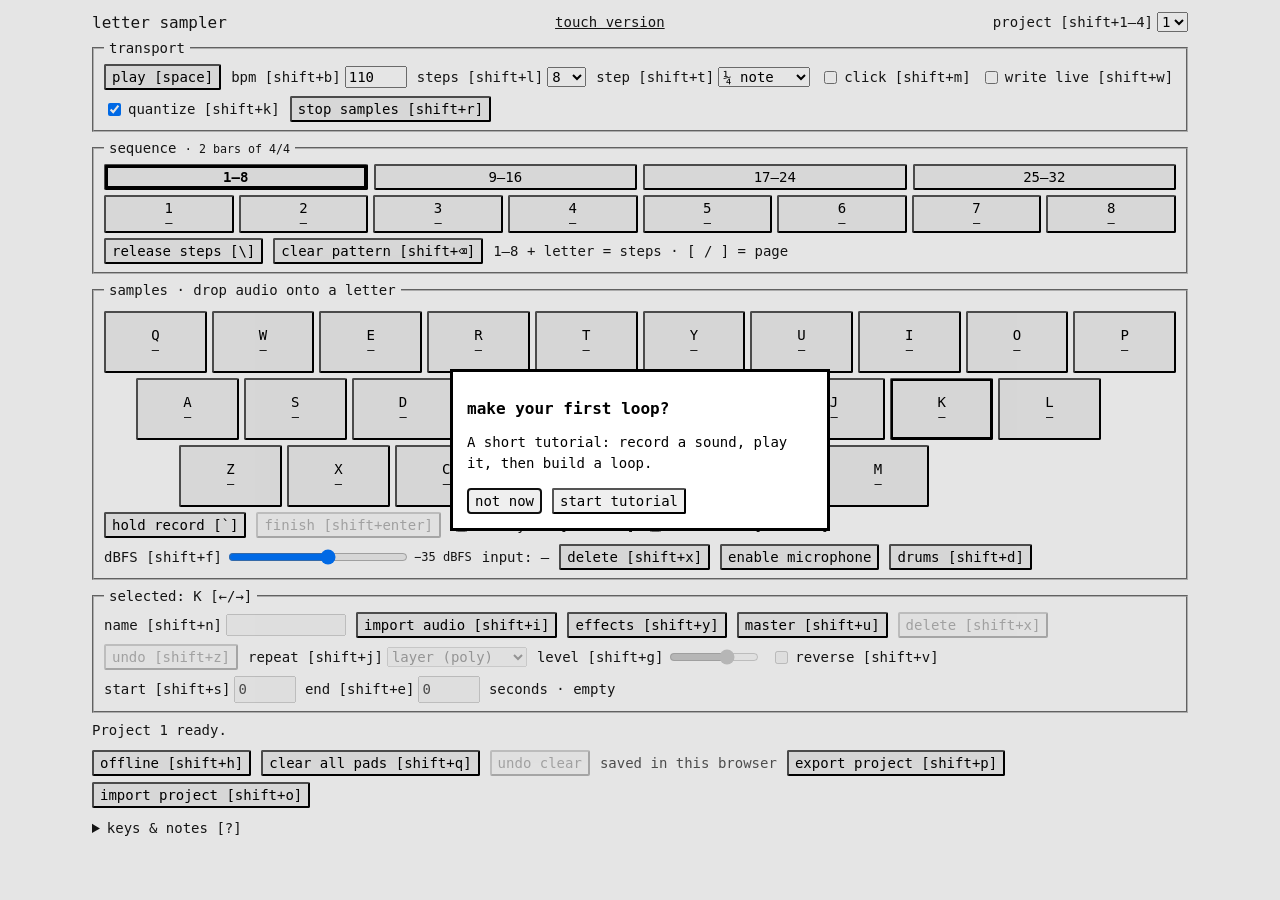
==== commit 4cc64ee5: "Add optional live quantization with preserved off-grid timing" ====
--- a/index.html
+++ b/index.html
@@ -12,7 +12,7 @@
 <template id="desktopLayout">
 <header><h1>letter sampler</h1><a href="?touch=1">touch version</a><label>project [shift+1–4] <select id="project" aria-label="Project"><option value="0">1</option><option value="1">2</option><option value="2">3</option><option value="3">4</option></select></label></header>
 <main id="instrument">
-<fieldset id="transport"><legend>transport</legend><div class="line"><button id="play">play [space]</button><label>bpm [shift+b] <input id="bpm" type="number" min="30" max="300" value="110"></label><label>steps [shift+l] <select id="length"></select></label><label>step [shift+t] <select id="division"><option value="1">¼ note</option><option value="0.5">⅛ note</option><option value="0.25">¹⁄₁₆ note</option></select></label><label><input id="metro" type="checkbox">click [shift+m]</label><label><input id="overdub" type="checkbox">write live [shift+w]</label><button id="stopSamples">stop samples</button><button id="panic" hidden>stop [esc]</button></div></fieldset>
+<fieldset id="transport"><legend>transport</legend><div class="line"><button id="play">play [space]</button><label>bpm [shift+b] <input id="bpm" type="number" min="30" max="300" value="110"></label><label>steps [shift+l] <select id="length"></select></label><label>step [shift+t] <select id="division"><option value="1">¼ note</option><option value="0.5">⅛ note</option><option value="0.25">¹⁄₁₆ note</option></select></label><label><input id="metro" type="checkbox">click [shift+m]</label><label><input id="overdub" type="checkbox">write live [shift+w]</label><label><input id="quantize" type="checkbox" checked>quantize [shift+k]</label><button id="stopSamples">stop samples</button><button id="panic" hidden>stop [esc]</button></div></fieldset>
 <fieldset id="sequence"><legend>sequence <small id="meter"></small></legend><div id="stepPage" class="step-pages" role="group" aria-label="Step pages"><button id="stepPage0" aria-pressed="true">1–8</button><button id="stepPage1" aria-pressed="false">9–16</button><button id="stepPage2" aria-pressed="false">17–24</button><button id="stepPage3" aria-pressed="false">25–32</button></div><div id="steps" class="row"></div><div class="line"><button id="clearSelection">release steps [\]</button><button id="clearPattern">clear pattern [shift+⌫]</button><span class="hint">1–8 + letter = steps · [ / ] = page</span></div></fieldset>
 <fieldset id="samples"><legend>samples <small class="hint">· drop audio onto a letter</small></legend><div id="keyboard"></div><div class="line"><button id="record" aria-pressed="false">hold record [`]</button><button id="stopRecord" disabled>finish [shift+enter]</button><label><input id="cycle" type="checkbox">one cycle [shift+c]</label><label><input id="thresholdOn" type="checkbox">threshold [shift+a]</label><label>dBFS [shift+f] <input id="thresholdDb" type="range" min="-80" max="0" step="1" value="-35"><output id="thresholdValue">−35 dBFS</output></label><span id="inputLevel" class="hint" aria-live="off">input: —</span><button id="deleteMode" aria-pressed="false">delete</button><button id="micCheck">enable microphone</button><button id="demo">drums [shift+d]</button></div></fieldset>
 <fieldset id="editor"><legend id="selected">selected: K [←/→]</legend><div class="line"><label>name [shift+n] <input id="sampleName" maxlength="20"></label><button id="import">import audio [shift+i]</button><input id="file" type="file" accept="audio/*" hidden><button id="fxOpen">effects [shift+y]</button><button id="busOpen">master [shift+u]</button><button id="erase">delete [shift+x]</button><button id="undo" disabled>undo [shift+z]</button><label>repeat [shift+j] <select id="voiceMode" aria-label="Sample repeat mode"><option value="poly">layer (poly)</option><option value="mono">restart (mono)</option></select></label><label>level [shift+g] <input id="gain" type="range" min="0" max="1.5" step="0.01" value="1"></label><label><input id="reverse" type="checkbox">reverse [shift+v]</label></div><p><label>start [shift+s] <input id="start" type="number" min="0" step="0.01" value="0"></label> <label>end [shift+e] <input id="end" type="number" min="0" step="0.01" value="0"></label> seconds · <span id="size">empty</span></p></fieldset>
@@ -21,7 +21,7 @@
 <p id="status" role="status">Tap an empty pad to record; tap again to finish. Hold and release also works.</p>
 
 <footer class="line"><button id="offlineOpen">offline [shift+h]</button><button id="clearAll">clear all pads [shift+q]</button><button id="undoAll" disabled>undo clear</button><span id="saved">opening local storage…</span><button id="export">export project [shift+p]</button><button id="restore">import project [shift+o]</button><input id="backup" type="file" accept=".json,application/json" hidden></footer>
-<details id="help"><summary id="helpToggle">keys & notes [?]</summary><button id="tutorialRestart">start tutorial</button><p>Main controls show shortcuts in brackets. Inside dialogs, use Tab, arrow keys and Enter. Master settings open with Shift+U; sample effects with Shift+Y. Shift + letter runs a command; plain letters play samples. ← / → selects a sample without playing it. Field shortcuts focus the value: type or use arrow keys, then Enter to return to playing. Shortcuts pause while editing a field; Esc stops playback and recording and leaves the field. Tab moves between controls and Enter activates a focused button. Press ? to open or close these notes. Hold numbers + letter to write steps; press \ to release mouse-selected steps. Shift + Backspace clears the pattern.</p><p>Drop one audio file onto any letter to load or replace its sample. The target key highlights before you drop. Files stay in this browser; imports keep the first 12 seconds. You can also select a letter and use “import audio”.</p><p><kbd>A–Z</kbd> play · <kbd>`</kbd> + letter record while held (12 seconds max) · <kbd>Shift+X</kbd> enter / confirm multi-select delete · <kbd>1–8</kbd> + letter toggle steps · <kbd>Space</kbd> play / stop · <kbd>Shift</kbd> + <kbd>1–4</kbd> project · <kbd>Esc</kbd> stop everything.</p><p>Tap an empty pad to record, or to wait for sound when threshold is enabled. Tap the same pad again to stop or cancel. Or press and hold the empty pad, then release to stop. Capture starts on touch-down; presses lasting 350 ms or more count as holds. No recording delay. Loaded pads still play immediately. To deliberately replace a loaded sample, hold backtick (`), then hold its letter to record. Releasing either key stops capture. With the mouse, hold the record button while holding a letter; alternatively hold backtick and press and hold a letter button. Taps latch recording; holds stop on release. “One cycle” adds a four-beat count-in and limits capture to one sequence length; keep holding throughout. Releasing early always stops. Enable click to hear the metronome; use headphones while recording. “Write live” places played notes on the nearest step while the sequence runs.</p><p>Enable threshold [shift+a] to wait for sound before capturing. Set the trigger with dBFS [shift+f], from −80 to 0 (default −35). More negative values are more sensitive. The live input readout helps choose a value above background noise. This measures digital signal level, not room-volume decibels. A 20 ms pre-roll preserves the attack. Once triggered, capture continues until release or the duration limit; it does not stop during quiet gaps. Releasing before the trigger preserves the previous sample. Threshold changes apply to the next hold.</p><p>Eight quarter-note steps = two bars of 4/4. Use [ / ] or the four page buttons to select eight of the 32 steps. Number keys 1–8 address the current page. Inactive steps are kept when shortening a pattern. Number chords depend on your keyboard’s rollover; selecting steps with the mouse is an alternative.</p><p>Microphone recordings and imports are limited to 12 seconds and stored as 22.05 kHz mono WAV (about 43 KB per second). Audio is decoded before playing. Actual latency depends on your browser and audio device; wired headphones work best. Recording needs microphone permission and HTTPS or localhost.</p><p>Projects save on this device in this browser. Browser storage can be cleared or evicted; export a backup to keep your work. Samples are never uploaded. Command shortcuts are left to your browser.</p></details>
+<details id="help"><summary id="helpToggle">keys & notes [?]</summary><button id="tutorialRestart">start tutorial</button><p>Main controls show shortcuts in brackets. Inside dialogs, use Tab, arrow keys and Enter. Master settings open with Shift+U; sample effects with Shift+Y. Shift + letter runs a command; plain letters play samples. ← / → selects a sample without playing it. Field shortcuts focus the value: type or use arrow keys, then Enter to return to playing. Shortcuts pause while editing a field; Esc stops playback and recording and leaves the field. Tab moves between controls and Enter activates a focused button. Press ? to open or close these notes. Hold numbers + letter to write steps; press \ to release mouse-selected steps. Shift + Backspace clears the pattern.</p><p>Drop one audio file onto any letter to load or replace its sample. The target key highlights before you drop. Files stay in this browser; imports keep the first 12 seconds. You can also select a letter and use “import audio”.</p><p><kbd>A–Z</kbd> play · <kbd>`</kbd> + letter record while held (12 seconds max) · <kbd>Shift+X</kbd> enter / confirm multi-select delete · <kbd>1–8</kbd> + letter toggle steps · <kbd>Space</kbd> play / stop · <kbd>Shift</kbd> + <kbd>1–4</kbd> project · <kbd>Esc</kbd> stop everything.</p><p>Tap an empty pad to record, or to wait for sound when threshold is enabled. Tap the same pad again to stop or cancel. Or press and hold the empty pad, then release to stop. Capture starts on touch-down; presses lasting 350 ms or more count as holds. No recording delay. Loaded pads still play immediately. To deliberately replace a loaded sample, hold backtick (`), then hold its letter to record. Releasing either key stops capture. With the mouse, hold the record button while holding a letter; alternatively hold backtick and press and hold a letter button. Taps latch recording; holds stop on release. “One cycle” adds a four-beat count-in and limits capture to one sequence length; keep holding throughout. Releasing early always stops. Enable click to hear the metronome; use headphones while recording. “Write live” records played notes while the sequence runs. Quantize [shift+k] snaps new hits to the selected step division; turn it off to keep your timing, including repeated hits within a step. Existing notes stay unchanged. Unquantized hits appear with ~ and can be removed by selecting their step and tapping their pad.</p><p>Enable threshold [shift+a] to wait for sound before capturing. Set the trigger with dBFS [shift+f], from −80 to 0 (default −35). More negative values are more sensitive. The live input readout helps choose a value above background noise. This measures digital signal level, not room-volume decibels. A 20 ms pre-roll preserves the attack. Once triggered, capture continues until release or the duration limit; it does not stop during quiet gaps. Releasing before the trigger preserves the previous sample. Threshold changes apply to the next hold.</p><p>Eight quarter-note steps = two bars of 4/4. Use [ / ] or the four page buttons to select eight of the 32 steps. Number keys 1–8 address the current page. Inactive steps are kept when shortening a pattern. Number chords depend on your keyboard’s rollover; selecting steps with the mouse is an alternative.</p><p>Microphone recordings and imports are limited to 12 seconds and stored as 22.05 kHz mono WAV (about 43 KB per second). Audio is decoded before playing. Actual latency depends on your browser and audio device; wired headphones work best. Recording needs microphone permission and HTTPS or localhost.</p><p>Projects save on this device in this browser. Browser storage can be cleared or evicted; export a backup to keep your work. Samples are never uploaded. Command shortcuts are left to your browser.</p></details>
 <dialog id="fxDialog"><h2 id="fxTitle">effects</h2><label>pitch <input id="fxPitch" type="range" min="-24" max="24" step="1" value="0"><output id="pitchValue">0 st</output></label><label>low-pass <input id="fxCutoff" type="range" min="200" max="20000" step="100" value="20000"><output id="cutoffValue">off</output></label><label>pan <input id="fxPan" type="range" min="-1" max="1" step="0.1" value="0"><output id="panValue">center</output></label><label>compressor <select id="fxComp"><option value="0">off</option><option value="4">gentle · 4:1</option><option value="8">firm · 8:1</option><option value="20">limit · 20:1</option></select></label><p>Pitch changes speed too. Changes apply on the next hit.</p><div class="line"><button id="fxReset">reset</button><button id="fxClose">cancel</button><button id="fxApply">apply</button></div></dialog>
 <dialog id="busDialog"><h2>master</h2><label>gain <input id="busGain" type="range" min="0" max="1.5" step="0.01"><output id="busGainValue"></output></label><label><input id="busComp" type="checkbox">compressor</label><label>threshold dB <input id="busThreshold" type="range" min="-100" max="0" step="1"><output id="busThresholdValue"></output></label><label>ratio <input id="busRatio" type="range" min="1" max="20" step="0.5"><output id="busRatioValue"></output></label><div class="line"><button id="busClose">cancel</button><button id="busApply">apply</button></div></dialog>
 <dialog id="tutorialWelcome"><h2>make your first loop?</h2><p>A short tutorial: record a sound, play it, then build a loop.</p><div class="line"><button id="tutorialSkip">not now</button><button id="tutorialStart">start tutorial</button></div></dialog>
@@ -39,8 +39,8 @@
 <section id="view-sequence" aria-label="Sequence" hidden>
 <div class="line"><label>steps <select id="length"></select></label><label>step <select id="division"><option value="1">¼ note</option><option value="0.5">⅛ note</option><option value="0.25">¹⁄₁₆ note</option></select></label></div>
 <div id="stepPage" class="step-pages" role="group" aria-label="Step pages"><button id="stepPage0" aria-pressed="true">1–8</button><button id="stepPage1" aria-pressed="false">9–16</button><button id="stepPage2" aria-pressed="false">17–24</button><button id="stepPage3" aria-pressed="false">25–32</button></div><div id="steps" aria-label="Sequence steps"></div><small id="meter"></small>
-<div class="line"><button id="clearSelection">release steps</button><button id="clearPattern">clear pattern</button></div>
-<p class="instruction">Select steps, then tap a sample in Play. Tap again to remove it.</p>
+<div class="line"><button id="clearSelection">release steps</button><button id="clearPattern">clear pattern</button><label><input id="quantize" type="checkbox" checked>quantize</label></div>
+<p class="instruction">Quantize snaps new live hits to steps. Off keeps your timing (~). Select steps, then tap a pad to edit.</p>
 </section>
 <section id="view-sample" aria-label="Sample editor" hidden>
 <div class="line"><button id="previous" aria-label="Previous sample">←</button><strong id="selected">selected: K</strong><button id="next" aria-label="Next sample">→</button></div>
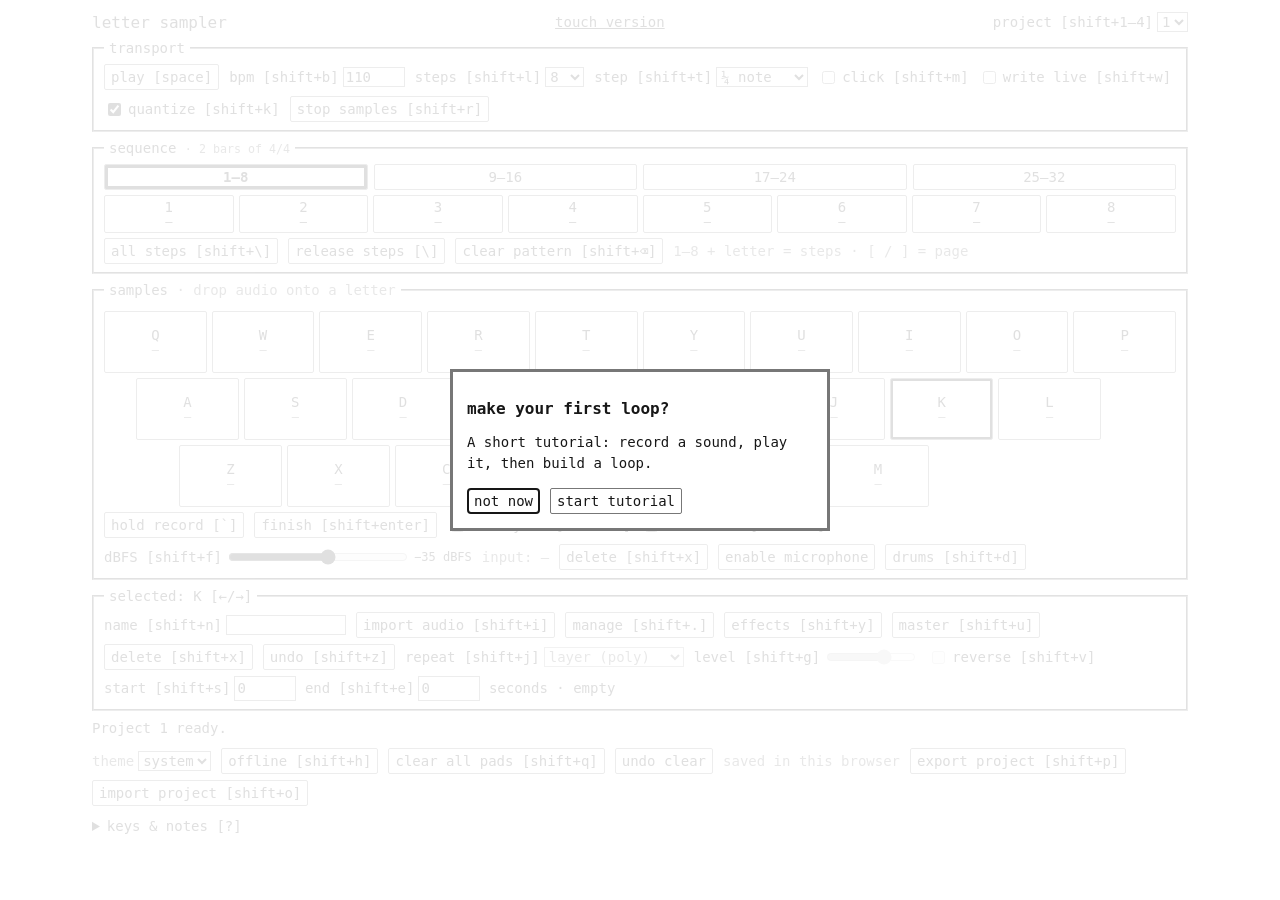
==== commit 3854c4f3: "Add sample copy and move tools, pattern removal and system-aware themes" ====
--- a/index.html
+++ b/index.html
@@ -2,30 +2,33 @@
 <html lang="en">
 <head>
 <meta charset="utf-8"><meta name="viewport" content="width=device-width,initial-scale=1,viewport-fit=cover">
-<meta name="theme-color" content="#ffffff"><meta name="apple-mobile-web-app-capable" content="yes"><meta name="apple-mobile-web-app-title" content="letter sampler">
+<meta id="browserTheme" name="theme-color" content="#ffffff"><meta name="color-scheme" content="light dark"><meta id="statusBarTheme" name="apple-mobile-web-app-status-bar-style" content="default"><meta name="apple-mobile-web-app-capable" content="yes"><meta name="apple-mobile-web-app-title" content="letter sampler">
 <title>letter sampler</title>
 <link rel="manifest" href="manifest.webmanifest">
+<script src="theme.js"></script>
 <link id="desktopStyle" rel="stylesheet" href="desktop.css">
 <link id="touchStyle" rel="stylesheet" href="mobile.css" disabled>
+<link rel="stylesheet" href="theme.css">
 </head>
 <body>
 <template id="desktopLayout">
 <header><h1>letter sampler</h1><a href="?touch=1">touch version</a><label>project [shift+1–4] <select id="project" aria-label="Project"><option value="0">1</option><option value="1">2</option><option value="2">3</option><option value="3">4</option></select></label></header>
 <main id="instrument">
 <fieldset id="transport"><legend>transport</legend><div class="line"><button id="play">play [space]</button><label>bpm [shift+b] <input id="bpm" type="number" min="30" max="300" value="110"></label><label>steps [shift+l] <select id="length"></select></label><label>step [shift+t] <select id="division"><option value="1">¼ note</option><option value="0.5">⅛ note</option><option value="0.25">¹⁄₁₆ note</option></select></label><label><input id="metro" type="checkbox">click [shift+m]</label><label><input id="overdub" type="checkbox">write live [shift+w]</label><label><input id="quantize" type="checkbox" checked>quantize [shift+k]</label><button id="stopSamples">stop samples</button><button id="panic" hidden>stop [esc]</button></div></fieldset>
-<fieldset id="sequence"><legend>sequence <small id="meter"></small></legend><div id="stepPage" class="step-pages" role="group" aria-label="Step pages"><button id="stepPage0" aria-pressed="true">1–8</button><button id="stepPage1" aria-pressed="false">9–16</button><button id="stepPage2" aria-pressed="false">17–24</button><button id="stepPage3" aria-pressed="false">25–32</button></div><div id="steps" class="row"></div><div class="line"><button id="clearSelection">release steps [\]</button><button id="clearPattern">clear pattern [shift+⌫]</button><span class="hint">1–8 + letter = steps · [ / ] = page</span></div></fieldset>
+<fieldset id="sequence"><legend>sequence <small id="meter"></small></legend><div id="stepPage" class="step-pages" role="group" aria-label="Step pages"><button id="stepPage0" aria-pressed="true">1–8</button><button id="stepPage1" aria-pressed="false">9–16</button><button id="stepPage2" aria-pressed="false">17–24</button><button id="stepPage3" aria-pressed="false">25–32</button></div><div id="steps" class="row"></div><div class="line"><button id="selectAllSteps">all steps</button><button id="clearSelection">release steps [\]</button><button id="clearPattern">clear pattern [shift+⌫]</button><span class="hint">1–8 + letter = steps · [ / ] = page</span></div></fieldset>
 <fieldset id="samples"><legend>samples <small class="hint">· drop audio onto a letter</small></legend><div id="keyboard"></div><div class="line"><button id="record" aria-pressed="false">hold record [`]</button><button id="stopRecord" disabled>finish [shift+enter]</button><label><input id="cycle" type="checkbox">one cycle [shift+c]</label><label><input id="thresholdOn" type="checkbox">threshold [shift+a]</label><label>dBFS [shift+f] <input id="thresholdDb" type="range" min="-80" max="0" step="1" value="-35"><output id="thresholdValue">−35 dBFS</output></label><span id="inputLevel" class="hint" aria-live="off">input: —</span><button id="deleteMode" aria-pressed="false">delete</button><button id="micCheck">enable microphone</button><button id="demo">drums [shift+d]</button></div></fieldset>
-<fieldset id="editor"><legend id="selected">selected: K [←/→]</legend><div class="line"><label>name [shift+n] <input id="sampleName" maxlength="20"></label><button id="import">import audio [shift+i]</button><input id="file" type="file" accept="audio/*" hidden><button id="fxOpen">effects [shift+y]</button><button id="busOpen">master [shift+u]</button><button id="erase">delete [shift+x]</button><button id="undo" disabled>undo [shift+z]</button><label>repeat [shift+j] <select id="voiceMode" aria-label="Sample repeat mode"><option value="poly">layer (poly)</option><option value="mono">restart (mono)</option></select></label><label>level [shift+g] <input id="gain" type="range" min="0" max="1.5" step="0.01" value="1"></label><label><input id="reverse" type="checkbox">reverse [shift+v]</label></div><p><label>start [shift+s] <input id="start" type="number" min="0" step="0.01" value="0"></label> <label>end [shift+e] <input id="end" type="number" min="0" step="0.01" value="0"></label> seconds · <span id="size">empty</span></p></fieldset>
+<fieldset id="editor"><legend id="selected">selected: K [←/→]</legend><div class="line"><label>name [shift+n] <input id="sampleName" maxlength="20"></label><button id="import">import audio [shift+i]</button><input id="file" type="file" accept="audio/*" hidden><button id="manageOpen">manage [shift+.]</button><button id="fxOpen">effects [shift+y]</button><button id="busOpen">master [shift+u]</button><button id="erase">delete [shift+x]</button><button id="undo" disabled>undo [shift+z]</button><label>repeat [shift+j] <select id="voiceMode" aria-label="Sample repeat mode"><option value="poly">layer (poly)</option><option value="mono">restart (mono)</option></select></label><label>level [shift+g] <input id="gain" type="range" min="0" max="1.5" step="0.01" value="1"></label><label><input id="reverse" type="checkbox">reverse [shift+v]</label></div><p><label>start [shift+s] <input id="start" type="number" min="0" step="0.01" value="0"></label> <label>end [shift+e] <input id="end" type="number" min="0" step="0.01" value="0"></label> seconds · <span id="size">empty</span></p></fieldset>
 </main>
 <aside id="tutorialPanel" hidden aria-label="Guided tutorial"><div><strong id="tutorialTitle"></strong><button id="tutorialExit" aria-label="Exit tutorial">exit</button></div><p id="tutorialText" role="status"></p><div><button id="tutorialBack">back</button><button id="tutorialNext">next</button></div></aside>
 <p id="status" role="status">Tap an empty pad to record; tap again to finish. Hold and release also works.</p>
 
-<footer class="line"><button id="offlineOpen">offline [shift+h]</button><button id="clearAll">clear all pads [shift+q]</button><button id="undoAll" disabled>undo clear</button><span id="saved">opening local storage…</span><button id="export">export project [shift+p]</button><button id="restore">import project [shift+o]</button><input id="backup" type="file" accept=".json,application/json" hidden></footer>
-<details id="help"><summary id="helpToggle">keys & notes [?]</summary><button id="tutorialRestart">start tutorial</button><p>Main controls show shortcuts in brackets. Inside dialogs, use Tab, arrow keys and Enter. Master settings open with Shift+U; sample effects with Shift+Y. Shift + letter runs a command; plain letters play samples. ← / → selects a sample without playing it. Field shortcuts focus the value: type or use arrow keys, then Enter to return to playing. Shortcuts pause while editing a field; Esc stops playback and recording and leaves the field. Tab moves between controls and Enter activates a focused button. Press ? to open or close these notes. Hold numbers + letter to write steps; press \ to release mouse-selected steps. Shift + Backspace clears the pattern.</p><p>Drop one audio file onto any letter to load or replace its sample. The target key highlights before you drop. Files stay in this browser; imports keep the first 12 seconds. You can also select a letter and use “import audio”.</p><p><kbd>A–Z</kbd> play · <kbd>`</kbd> + letter record while held (12 seconds max) · <kbd>Shift+X</kbd> enter / confirm multi-select delete · <kbd>1–8</kbd> + letter toggle steps · <kbd>Space</kbd> play / stop · <kbd>Shift</kbd> + <kbd>1–4</kbd> project · <kbd>Esc</kbd> stop everything.</p><p>Tap an empty pad to record, or to wait for sound when threshold is enabled. Tap the same pad again to stop or cancel. Or press and hold the empty pad, then release to stop. Capture starts on touch-down; presses lasting 350 ms or more count as holds. No recording delay. Loaded pads still play immediately. To deliberately replace a loaded sample, hold backtick (`), then hold its letter to record. Releasing either key stops capture. With the mouse, hold the record button while holding a letter; alternatively hold backtick and press and hold a letter button. Taps latch recording; holds stop on release. “One cycle” adds a four-beat count-in and limits capture to one sequence length; keep holding throughout. Releasing early always stops. Enable click to hear the metronome; use headphones while recording. “Write live” records played notes while the sequence runs. Quantize [shift+k] snaps new hits to the selected step division; turn it off to keep your timing, including repeated hits within a step. Existing notes stay unchanged. Unquantized hits appear with ~ and can be removed by selecting their step and tapping their pad.</p><p>Enable threshold [shift+a] to wait for sound before capturing. Set the trigger with dBFS [shift+f], from −80 to 0 (default −35). More negative values are more sensitive. The live input readout helps choose a value above background noise. This measures digital signal level, not room-volume decibels. A 20 ms pre-roll preserves the attack. Once triggered, capture continues until release or the duration limit; it does not stop during quiet gaps. Releasing before the trigger preserves the previous sample. Threshold changes apply to the next hold.</p><p>Eight quarter-note steps = two bars of 4/4. Use [ / ] or the four page buttons to select eight of the 32 steps. Number keys 1–8 address the current page. Inactive steps are kept when shortening a pattern. Number chords depend on your keyboard’s rollover; selecting steps with the mouse is an alternative.</p><p>Microphone recordings and imports are limited to 12 seconds and stored as 22.05 kHz mono WAV (about 43 KB per second). Audio is decoded before playing. Actual latency depends on your browser and audio device; wired headphones work best. Recording needs microphone permission and HTTPS or localhost.</p><p>Projects save on this device in this browser. Browser storage can be cleared or evicted; export a backup to keep your work. Samples are never uploaded. Command shortcuts are left to your browser.</p></details>
+<footer class="line"><label>theme <select id="themeMode" aria-label="Color theme"><option value="system">system</option><option value="dark">dark</option><option value="light">light</option></select></label><button id="offlineOpen">offline [shift+h]</button><button id="clearAll">clear all pads [shift+q]</button><button id="undoAll" disabled>undo clear</button><span id="saved">opening local storage…</span><button id="export">export project [shift+p]</button><button id="restore">import project [shift+o]</button><input id="backup" type="file" accept=".json,application/json" hidden></footer>
+<details id="help"><summary id="helpToggle">keys & notes [?]</summary><button id="tutorialRestart">start tutorial</button><p>Manage [shift+.] offers Copy, Paste, Move and Remove From Pattern for one source pad. Move carries its notes; removing from pattern keeps its sound. Undo restores the last edit. All Steps [shift+\] selects every active step across pages. Theme [shift+,] follows System by default, or can stay Dark or Light.</p><p>Main controls show shortcuts in brackets. Inside dialogs, use Tab, arrow keys and Enter. Master settings open with Shift+U; sample effects with Shift+Y. Shift + letter runs a command; plain letters play samples. ← / → selects a sample without playing it. Field shortcuts focus the value: type or use arrow keys, then Enter to return to playing. Shortcuts pause while editing a field; Esc stops playback and recording and leaves the field. Tab moves between controls and Enter activates a focused button. Press ? to open or close these notes. Hold numbers + letter to write steps; press \ to release mouse-selected steps. Shift + Backspace clears the pattern.</p><p>Drop one audio file onto any letter to load or replace its sample. The target key highlights before you drop. Files stay in this browser; imports keep the first 12 seconds. You can also select a letter and use “import audio”.</p><p><kbd>A–Z</kbd> play · <kbd>`</kbd> + letter record while held (12 seconds max) · <kbd>Shift+X</kbd> enter / confirm multi-select delete · <kbd>1–8</kbd> + letter toggle steps · <kbd>Space</kbd> play / stop · <kbd>Shift</kbd> + <kbd>1–4</kbd> project · <kbd>Esc</kbd> stop everything.</p><p>Tap an empty pad to record, or to wait for sound when threshold is enabled. Tap the same pad again to stop or cancel. Or press and hold the empty pad, then release to stop. Capture starts on touch-down; presses lasting 350 ms or more count as holds. No recording delay. Loaded pads still play immediately. To deliberately replace a loaded sample, hold backtick (`), then hold its letter to record. Releasing either key stops capture. With the mouse, hold the record button while holding a letter; alternatively hold backtick and press and hold a letter button. Taps latch recording; holds stop on release. “One cycle” adds a four-beat count-in and limits capture to one sequence length; keep holding throughout. Releasing early always stops. Enable click to hear the metronome; use headphones while recording. “Write live” records played notes while the sequence runs. Quantize [shift+k] snaps new hits to the selected step division; turn it off to keep your timing, including repeated hits within a step. Existing notes stay unchanged. Unquantized hits appear with ~ and can be removed by selecting their step and tapping their pad.</p><p>Enable threshold [shift+a] to wait for sound before capturing. Set the trigger with dBFS [shift+f], from −80 to 0 (default −35). More negative values are more sensitive. The live input readout helps choose a value above background noise. This measures digital signal level, not room-volume decibels. A 20 ms pre-roll preserves the attack. Once triggered, capture continues until release or the duration limit; it does not stop during quiet gaps. Releasing before the trigger preserves the previous sample. Threshold changes apply to the next hold.</p><p>Eight quarter-note steps = two bars of 4/4. Use [ / ] or the four page buttons to select eight of the 32 steps. Number keys 1–8 address the current page. Inactive steps are kept when shortening a pattern. Number chords depend on your keyboard’s rollover; selecting steps with the mouse is an alternative.</p><p>Microphone recordings and imports are limited to 12 seconds and stored as mono PCM WAV at the original audio rate (about 94 KB per second at 48 kHz). Audio is decoded before playing. Actual latency depends on your browser and audio device; wired headphones work best. Recording needs microphone permission and HTTPS or localhost.</p><p>Projects save on this device in this browser. Browser storage can be cleared or evicted; export a backup to keep your work. Samples are never uploaded. Command shortcuts are left to your browser.</p></details>
 <dialog id="fxDialog"><h2 id="fxTitle">effects</h2><label>pitch <input id="fxPitch" type="range" min="-24" max="24" step="1" value="0"><output id="pitchValue">0 st</output></label><label>low-pass <input id="fxCutoff" type="range" min="200" max="20000" step="100" value="20000"><output id="cutoffValue">off</output></label><label>pan <input id="fxPan" type="range" min="-1" max="1" step="0.1" value="0"><output id="panValue">center</output></label><label>compressor <select id="fxComp"><option value="0">off</option><option value="4">gentle · 4:1</option><option value="8">firm · 8:1</option><option value="20">limit · 20:1</option></select></label><p>Pitch changes speed too. Changes apply on the next hit.</p><div class="line"><button id="fxReset">reset</button><button id="fxClose">cancel</button><button id="fxApply">apply</button></div></dialog>
-<dialog id="busDialog"><h2>master</h2><label>gain <input id="busGain" type="range" min="0" max="1.5" step="0.01"><output id="busGainValue"></output></label><label><input id="busComp" type="checkbox">compressor</label><label>threshold dB <input id="busThreshold" type="range" min="-100" max="0" step="1"><output id="busThresholdValue"></output></label><label>ratio <input id="busRatio" type="range" min="1" max="20" step="0.5"><output id="busRatioValue"></output></label><div class="line"><button id="busClose">cancel</button><button id="busApply">apply</button></div></dialog>
+<dialog id="busDialog"><h2>master</h2><label>gain <input id="busGain" type="range" min="0" max="1.5" step="0.01"><output id="busGainValue"></output></label><label><input id="busComp" type="checkbox">compressor</label><label>threshold dB <input id="busThreshold" type="range" min="-100" max="0" step="1"><output id="busThresholdValue"></output></label><label>ratio <input id="busRatio" type="range" min="1" max="20" step="0.5"><output id="busRatioValue"></output></label><div class="line"><button id="busDry">compression off</button><button id="busClose">cancel</button><button id="busApply">apply</button></div></dialog>
 <dialog id="tutorialWelcome"><h2>make your first loop?</h2><p>A short tutorial: record a sound, play it, then build a loop.</p><div class="line"><button id="tutorialSkip">not now</button><button id="tutorialStart">start tutorial</button></div></dialog>
 <dialog id="offlineDialog"><h2>offline + Home Screen</h2><p id="offlineStatus" role="status">Preparing offline copy…</p><ol><li>In Safari, tap Share → Add to Home Screen.</li><li>Leave <strong>Open as Web App</strong> (“open as an app”) <strong>checked/on</strong>, then tap Add.</li><li>Open the new icon while online. In Setup, tap Make Available Offline and wait for Ready before going offline.</li></ol><p>Saved samples stay on this device. Export a backup before switching to the Home Screen app; import it there if your pads are empty.</p><div class="line"><button id="offlineRefresh" hidden>reload update</button><button id="offlineRetry">save offline</button><button id="offlineClose">done</button></div></dialog>
+<dialog id="manageDialog"><h2>manage samples</h2><div class="line"><label>from <select id="manageSource" aria-label="Source pad"></select></label><label>to <select id="manageTarget" aria-label="Destination pad"></select></label></div><p id="clipboardStatus" role="status">Copy a sample, then choose its destination.</p><div class="line"><button id="copySample">copy</button><button id="pasteSample">paste</button><button id="moveSample">move</button></div><div class="line"><button id="clearSamplePattern">remove from pattern</button><button id="manageClose">done</button></div><p>Copy/paste keeps the sound and settings. Move also moves its notes. Remove from pattern keeps the sample. Undo restores the last edit.</p></dialog>
 </template>
 <template id="touchLayout">
 <header><h1>letter sampler</h1><label>project <select id="project" aria-label="Project"><option value="0">1</option><option value="1">2</option><option value="2">3</option><option value="3">4</option></select></label></header>
@@ -39,13 +42,13 @@
 <section id="view-sequence" aria-label="Sequence" hidden>
 <div class="line"><label>steps <select id="length"></select></label><label>step <select id="division"><option value="1">¼ note</option><option value="0.5">⅛ note</option><option value="0.25">¹⁄₁₆ note</option></select></label></div>
 <div id="stepPage" class="step-pages" role="group" aria-label="Step pages"><button id="stepPage0" aria-pressed="true">1–8</button><button id="stepPage1" aria-pressed="false">9–16</button><button id="stepPage2" aria-pressed="false">17–24</button><button id="stepPage3" aria-pressed="false">25–32</button></div><div id="steps" aria-label="Sequence steps"></div><small id="meter"></small>
-<div class="line"><button id="clearSelection">release steps</button><button id="clearPattern">clear pattern</button><label><input id="quantize" type="checkbox" checked>quantize</label></div>
+<div class="line"><button id="selectAllSteps">all steps</button><button id="clearSelection">release steps</button><button id="clearPattern">clear pattern</button><label><input id="quantize" type="checkbox" checked>quantize</label></div>
 <p class="instruction">Quantize snaps new live hits to steps. Off keeps your timing (~). Select steps, then tap a pad to edit.</p>
 </section>
 <section id="view-sample" aria-label="Sample editor" hidden>
 <div class="line"><button id="previous" aria-label="Previous sample">←</button><strong id="selected">selected: K</strong><button id="next" aria-label="Next sample">→</button></div>
 <label>name <input id="sampleName" maxlength="20"></label>
-<div class="line"><button id="import">audio from Files</button><button id="audition">listen</button><button id="fxOpen">FX</button></div><input id="file" type="file" accept="audio/*" hidden>
+<div class="line"><button id="import">audio from Files</button><button id="audition">listen</button><button id="fxOpen">FX</button><button id="manageOpen">manage</button></div><input id="file" type="file" accept="audio/*" hidden>
 <div class="line"><label>repeat <select id="voiceMode" aria-label="Sample repeat mode"><option value="poly">layer (poly)</option><option value="mono">restart (mono)</option></select></label><label>level <input id="gain" type="range" min="0" max="1.5" step="0.01" value="1"></label><label><input id="reverse" type="checkbox">reverse</label></div>
 <div class="line"><label>start <input id="start" type="number" min="0" step="0.01" value="0"></label><label>end <input id="end" type="number" min="0" step="0.01" value="0"></label></div>
 <div class="line"><button id="erase">delete</button><button id="undo" disabled>undo</button><span id="size">empty</span></div>
@@ -55,7 +58,7 @@
 <div class="line"><label><input id="thresholdOn" type="checkbox">threshold</label><label>dBFS <input id="thresholdDb" type="range" min="-80" max="0" step="1" value="-35"><output id="thresholdValue">−35 dBFS</output></label></div>
 <div class="line"><button id="micCheck">check microphone</button><button id="demo">K / S / H drums</button></div>
 <div class="line"><button id="clearAll">clear all pads</button><button id="undoAll" disabled>undo clear</button></div><div class="line"><button id="export">export project</button><button id="restore">import project</button></div><input id="backup" type="file" accept=".json,application/json" hidden>
-<small id="saved">opening local storage…</small>
+<div class="line"><label>theme <select id="themeMode" aria-label="Color theme"><option value="system">system</option><option value="dark">dark</option><option value="light">light</option></select></label><small id="saved">opening local storage…</small></div>
 <div class="line"><button id="busOpen">master FX</button><button id="helpToggle">help</button><button id="offlineOpen">make available offline</button></div>
 </section>
 </main>
@@ -65,9 +68,10 @@
 <dialog id="fieldDialog"><form method="dialog"><label id="fieldTitle" for="fieldValue">value</label><input id="fieldValue" autocomplete="off"><div class="line"><button value="cancel">cancel</button><button id="fieldApply" value="apply">set</button></div></form></dialog>
 <dialog id="help"><h2 id="helpTitle">playing</h2><button id="tutorialRestart">start tutorial</button><p id="helpText"></p><div class="line"><button id="helpPrev">←</button><span id="helpPage"></span><button id="helpNext">→</button><button id="helpClose">done</button></div></dialog>
 <dialog id="fxDialog"><h2 id="fxTitle">effects</h2><label>pitch <input id="fxPitch" type="range" min="-24" max="24" step="1" value="0"><output id="pitchValue">0 st</output></label><label>low-pass <input id="fxCutoff" type="range" min="200" max="20000" step="100" value="20000"><output id="cutoffValue">off</output></label><label>pan <input id="fxPan" type="range" min="-1" max="1" step="0.1" value="0"><output id="panValue">center</output></label><label>compressor <select id="fxComp"><option value="0">off</option><option value="4">gentle · 4:1</option><option value="8">firm · 8:1</option><option value="20">limit · 20:1</option></select></label><p>Pitch changes speed too. Changes apply on the next hit.</p><div class="line"><button id="fxReset">reset</button><button id="fxClose">cancel</button><button id="fxApply">apply</button></div></dialog>
-<dialog id="busDialog"><h2>master</h2><label>gain <input id="busGain" type="range" min="0" max="1.5" step="0.01"><output id="busGainValue"></output></label><label><input id="busComp" type="checkbox">compressor</label><label>threshold dB <input id="busThreshold" type="range" min="-100" max="0" step="1"><output id="busThresholdValue"></output></label><label>ratio <input id="busRatio" type="range" min="1" max="20" step="0.5"><output id="busRatioValue"></output></label><div class="line"><button id="busClose">cancel</button><button id="busApply">apply</button></div></dialog>
+<dialog id="busDialog"><h2>master</h2><label>gain <input id="busGain" type="range" min="0" max="1.5" step="0.01"><output id="busGainValue"></output></label><label><input id="busComp" type="checkbox">compressor</label><label>threshold dB <input id="busThreshold" type="range" min="-100" max="0" step="1"><output id="busThresholdValue"></output></label><label>ratio <input id="busRatio" type="range" min="1" max="20" step="0.5"><output id="busRatioValue"></output></label><div class="line"><button id="busDry">compression off</button><button id="busClose">cancel</button><button id="busApply">apply</button></div></dialog>
 <dialog id="tutorialWelcome"><h2>make your first loop?</h2><p>A short tutorial: record a sound, play it, then build a loop.</p><div class="line"><button id="tutorialSkip">not now</button><button id="tutorialStart">start tutorial</button></div></dialog>
 <dialog id="offlineDialog"><h2>offline + Home Screen</h2><p id="offlineStatus" role="status">Preparing offline copy…</p><ol><li>In Safari, tap Share → Add to Home Screen.</li><li>Leave <strong>Open as Web App</strong> (“open as an app”) <strong>checked/on</strong>, then tap Add.</li><li>Open the new icon while online. In Setup, tap Make Available Offline and wait for Ready before going offline.</li></ol><p>Saved samples stay on this device. Export a backup before switching to the Home Screen app; import it there if your pads are empty.</p><div class="line"><button id="offlineRefresh" hidden>reload update</button><button id="offlineRetry">save offline</button><button id="offlineClose">done</button></div></dialog>
+<dialog id="manageDialog"><h2>manage samples</h2><div class="line"><label>from <select id="manageSource" aria-label="Source pad"></select></label><label>to <select id="manageTarget" aria-label="Destination pad"></select></label></div><p id="clipboardStatus" role="status">Copy a sample, then choose its destination.</p><div class="line"><button id="copySample">copy</button><button id="pasteSample">paste</button><button id="moveSample">move</button></div><div class="line"><button id="clearSamplePattern">remove from pattern</button><button id="manageClose">done</button></div><p>Copy/paste keeps the sound and settings. Move also moves its notes. Remove from pattern keeps the sample. Undo restores the last edit.</p></dialog>
 </template>
 <script src="layout.js"></script>
 <script src="sampler.js"></script>
@@ -75,6 +79,7 @@
 <script src="controls.js"></script>
 <script src="tutorial.js"></script>
 <script src="offline.js"></script>
+<script src="manage.js"></script>
 <noscript>This instrument needs JavaScript for audio and recording.</noscript>
 </body>
 </html>
--- a/theme.css
+++ b/theme.css
@@ -0,0 +1,17 @@
+:root{--bg:#ffffff;--fg:#171717;--muted:#555;--border:#777;--backdrop:#ffffffdd;--record:#a00000;color-scheme:light;background:var(--bg)}
+:root[data-theme=dark]{--bg:#171717;--fg:#ededed;--muted:#bdbdbd;--border:#aaa;--backdrop:#171717dd;--record:#ff8585;color-scheme:dark}
+html,body,dialog,#fxDialog,#busDialog,#tutorialPanel{background:var(--bg);color:var(--fg)}
+button,input,select{color:var(--fg);accent-color:var(--fg)}
+button,select,input:not([type=range]):not([type=checkbox]){background-color:var(--bg);border:1px solid var(--border)}
+fieldset,dialog,#fxDialog,#busDialog,#tutorialPanel{border-color:var(--border)}
+footer,.hint,small{color:var(--muted)}
+a{color:inherit}dialog::backdrop,#fxDialog::backdrop{background:var(--backdrop)}
+button:focus-visible,a:focus-visible,.tutorial-target{outline-color:var(--fg)!important}
+#keyboard button.hit{box-shadow:inset 0 0 0 3px var(--fg)}
+button.recording,#keyboard button.recording{color:var(--record);outline-color:var(--record);box-shadow:inset 0 0 0 3px var(--record)}
+button[data-delete=true]{outline-color:var(--record)}
+#manageDialog{max-width:440px}#manageDialog h2{font-size:16px;margin:0 0 10px}#manageDialog p{font-size:13px;line-height:1.4}#manageDialog select{max-width:110px}
+#themeMode{max-width:110px}#view-sequence>.line:has(#selectAllSteps){display:grid;grid-template-columns:repeat(4,minmax(0,1fr));gap:4px}#view-sequence #selectAllSteps{min-width:0}
+@media(orientation:landscape) and (max-height:450px){#manageDialog{max-width:600px}#manageDialog p{margin:5px 0}#view-sequence>.line:has(#selectAllSteps){grid-template-columns:repeat(4,minmax(0,1fr))}}
+
+#view-sequence>.line:has(#selectAllSteps) button{font-size:12px;padding:3px}#view-sequence>.line:has(#selectAllSteps) label{font-size:11px;gap:3px;min-height:44px}#view-sequence>.line:has(#selectAllSteps) input{width:18px}#view-sample .line:has(#manageOpen) button{font-size:12px;padding:3px}
